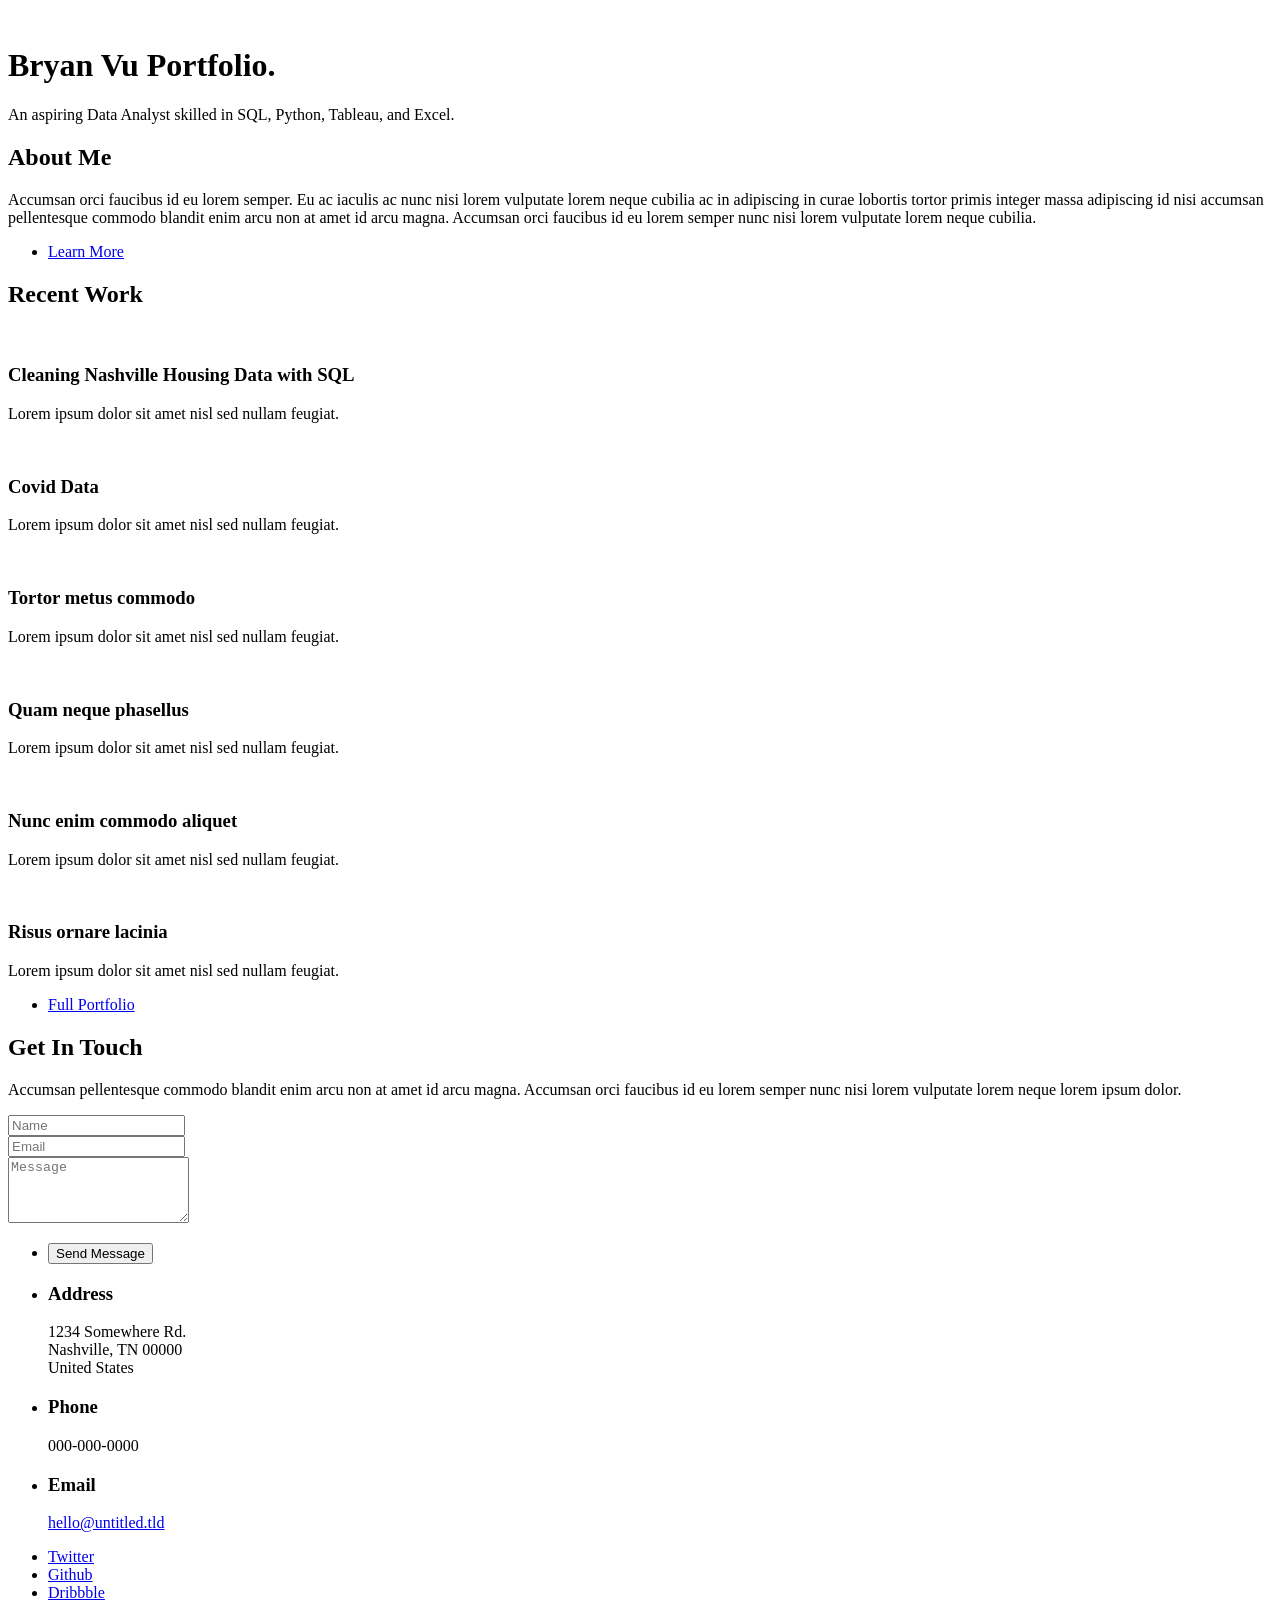
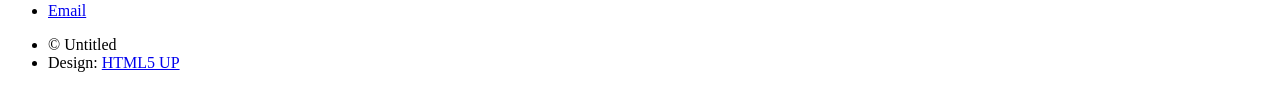
==== Portfolio Website/index.html @ 06a85817 "updated bike sales excel and dashboard image and upload portfolio website template" ====
<!DOCTYPE HTML>
<!--
	Strata by HTML5 UP
	html5up.net | @ajlkn
	Free for personal and commercial use under the CCA 3.0 license (html5up.net/license)
-->
<html>
	<head>
		<title>Bryan Vu Portfolio</title>
		<meta charset="utf-8" />
		<meta name="viewport" content="width=device-width, initial-scale=1, user-scalable=no" />
		<link rel="stylesheet" href="assets/css/main.css" />
	</head>
	<body class="is-preload">

		<!-- Header -->
			<header id="header">
				<div class="inner">
					<a href="#" class="image avatar"><img src="images/avatar.jpg" alt="" /></a>
					<h1><strong>Bryan Vu Portfolio.</strong></h1>
					An aspiring Data Analyst skilled in SQL, Python, Tableau, and Excel.
				</div>
			</header>

		<!-- Main -->
			<div id="main">

				<!-- One -->
					<section id="one">
						<header class="major">
							<h2>About Me</h2>
						</header>
						<p>Accumsan orci faucibus id eu lorem semper. Eu ac iaculis ac nunc nisi lorem vulputate lorem neque cubilia ac in adipiscing in curae lobortis tortor primis integer massa adipiscing id nisi accumsan pellentesque commodo blandit enim arcu non at amet id arcu magna. Accumsan orci faucibus id eu lorem semper nunc nisi lorem vulputate lorem neque cubilia.</p>
						<ul class="actions">
							<li><a href="#" class="button">Learn More</a></li>
						</ul>
					</section>

				<!-- Two -->
					<section id="two">
						<h2>Recent Work</h2>
						<div class="row">
							<article class="col-6 col-12-xsmall work-item">
								<a href="images/fulls/01.jpg" class="image fit thumb"><img src="images/thumbs/01.jpg" alt="" /></a>
								<h3>Cleaning Nashville Housing Data with SQL</h3>
								<p>Lorem ipsum dolor sit amet nisl sed nullam feugiat.</p>
							</article>
							<article class="col-6 col-12-xsmall work-item">
								<a href="images/fulls/02.jpg" class="image fit thumb"><img src="images/thumbs/02.jpg" alt="" /></a>
								<h3>Covid Data </h3>
								<p>Lorem ipsum dolor sit amet nisl sed nullam feugiat.</p>
							</article>
							<article class="col-6 col-12-xsmall work-item">
								<a href="images/fulls/03.jpg" class="image fit thumb"><img src="images/thumbs/03.jpg" alt="" /></a>
								<h3>Tortor metus commodo</h3>
								<p>Lorem ipsum dolor sit amet nisl sed nullam feugiat.</p>
							</article>
							<article class="col-6 col-12-xsmall work-item">
								<a href="images/fulls/04.jpg" class="image fit thumb"><img src="images/thumbs/04.jpg" alt="" /></a>
								<h3>Quam neque phasellus</h3>
								<p>Lorem ipsum dolor sit amet nisl sed nullam feugiat.</p>
							</article>
							<article class="col-6 col-12-xsmall work-item">
								<a href="images/fulls/05.jpg" class="image fit thumb"><img src="images/thumbs/05.jpg" alt="" /></a>
								<h3>Nunc enim commodo aliquet</h3>
								<p>Lorem ipsum dolor sit amet nisl sed nullam feugiat.</p>
							</article>
							<article class="col-6 col-12-xsmall work-item">
								<a href="images/fulls/06.jpg" class="image fit thumb"><img src="images/thumbs/06.jpg" alt="" /></a>
								<h3>Risus ornare lacinia</h3>
								<p>Lorem ipsum dolor sit amet nisl sed nullam feugiat.</p>
							</article>
						</div>
						<ul class="actions">
							<li><a href="#" class="button">Full Portfolio</a></li>
						</ul>
					</section>

				<!-- Three -->
					<section id="three">
						<h2>Get In Touch</h2>
						<p>Accumsan pellentesque commodo blandit enim arcu non at amet id arcu magna. Accumsan orci faucibus id eu lorem semper nunc nisi lorem vulputate lorem neque lorem ipsum dolor.</p>
						<div class="row">
							<div class="col-8 col-12-small">
								<form method="post" action="#">
									<div class="row gtr-uniform gtr-50">
										<div class="col-6 col-12-xsmall"><input type="text" name="name" id="name" placeholder="Name" /></div>
										<div class="col-6 col-12-xsmall"><input type="email" name="email" id="email" placeholder="Email" /></div>
										<div class="col-12"><textarea name="message" id="message" placeholder="Message" rows="4"></textarea></div>
									</div>
								</form>
								<ul class="actions">
									<li><input type="submit" value="Send Message" /></li>
								</ul>
							</div>
							<div class="col-4 col-12-small">
								<ul class="labeled-icons">
									<li>
										<h3 class="icon solid fa-home"><span class="label">Address</span></h3>
										1234 Somewhere Rd.<br />
										Nashville, TN 00000<br />
										United States
									</li>
									<li>
										<h3 class="icon solid fa-mobile-alt"><span class="label">Phone</span></h3>
										000-000-0000
									</li>
									<li>
										<h3 class="icon solid fa-envelope"><span class="label">Email</span></h3>
										<a href="#">hello@untitled.tld</a>
									</li>
								</ul>
							</div>
						</div>
					</section>

				<!-- Four -->
				<!--
					<section id="four">
						<h2>Elements</h2>

						<section>
							<h4>Text</h4>
							<p>This is <b>bold</b> and this is <strong>strong</strong>. This is <i>italic</i> and this is <em>emphasized</em>.
							This is <sup>superscript</sup> text and this is <sub>subscript</sub> text.
							This is <u>underlined</u> and this is code: <code>for (;;) { ... }</code>. Finally, <a href="#">this is a link</a>.</p>
							<hr />
							<header>
								<h4>Heading with a Subtitle</h4>
								<p>Lorem ipsum dolor sit amet nullam id egestas urna aliquam</p>
							</header>
							<p>Nunc lacinia ante nunc ac lobortis. Interdum adipiscing gravida odio porttitor sem non mi integer non faucibus ornare mi ut ante amet placerat aliquet. Volutpat eu sed ante lacinia sapien lorem accumsan varius montes viverra nibh in adipiscing blandit tempus accumsan.</p>
							<header>
								<h5>Heading with a Subtitle</h5>
								<p>Lorem ipsum dolor sit amet nullam id egestas urna aliquam</p>
							</header>
							<p>Nunc lacinia ante nunc ac lobortis. Interdum adipiscing gravida odio porttitor sem non mi integer non faucibus ornare mi ut ante amet placerat aliquet. Volutpat eu sed ante lacinia sapien lorem accumsan varius montes viverra nibh in adipiscing blandit tempus accumsan.</p>
							<hr />
							<h2>Heading Level 2</h2>
							<h3>Heading Level 3</h3>
							<h4>Heading Level 4</h4>
							<h5>Heading Level 5</h5>
							<h6>Heading Level 6</h6>
							<hr />
							<h5>Blockquote</h5>
							<blockquote>Fringilla nisl. Donec accumsan interdum nisi, quis tincidunt felis sagittis eget tempus euismod. Vestibulum ante ipsum primis in faucibus vestibulum. Blandit adipiscing eu felis iaculis volutpat ac adipiscing accumsan faucibus. Vestibulum ante ipsum primis in faucibus lorem ipsum dolor sit amet nullam adipiscing eu felis.</blockquote>
							<h5>Preformatted</h5>
							<pre><code>i = 0;

while (!deck.isInOrder()) {
print 'Iteration ' + i;
deck.shuffle();
i++;
}

print 'It took ' + i + ' iterations to sort the deck.';</code></pre>
						</section>

						<section>
							<h4>Lists</h4>
							<div class="row">
								<div class="col-6 col-12-xsmall">
									<h5>Unordered</h5>
									<ul>
										<li>Dolor pulvinar etiam magna etiam.</li>
										<li>Sagittis adipiscing lorem eleifend.</li>
										<li>Felis enim feugiat dolore viverra.</li>
									</ul>
									<h5>Alternate</h5>
									<ul class="alt">
										<li>Dolor pulvinar etiam magna etiam.</li>
										<li>Sagittis adipiscing lorem eleifend.</li>
										<li>Felis enim feugiat dolore viverra.</li>
									</ul>
								</div>
								<div class="col-6 col-12-xsmall">
									<h5>Ordered</h5>
									<ol>
										<li>Dolor pulvinar etiam magna etiam.</li>
										<li>Etiam vel felis at lorem sed viverra.</li>
										<li>Felis enim feugiat dolore viverra.</li>
										<li>Dolor pulvinar etiam magna etiam.</li>
										<li>Etiam vel felis at lorem sed viverra.</li>
										<li>Felis enim feugiat dolore viverra.</li>
									</ol>
									<h5>Icons</h5>
									<ul class="icons">
										<li><a href="#" class="icon brands fa-twitter"><span class="label">Twitter</span></a></li>
										<li><a href="#" class="icon brands fa-facebook-f"><span class="label">Facebook</span></a></li>
										<li><a href="#" class="icon brands fa-instagram"><span class="label">Instagram</span></a></li>
										<li><a href="#" class="icon brands fa-github"><span class="label">Github</span></a></li>
										<li><a href="#" class="icon brands fa-dribbble"><span class="label">Dribbble</span></a></li>
										<li><a href="#" class="icon brands fa-tumblr"><span class="label">Tumblr</span></a></li>
									</ul>
								</div>
							</div>
							<h5>Actions</h5>
							<ul class="actions">
								<li><a href="#" class="button primary">Default</a></li>
								<li><a href="#" class="button">Default</a></li>
							</ul>
							<ul class="actions small">
								<li><a href="#" class="button primary small">Small</a></li>
								<li><a href="#" class="button small">Small</a></li>
							</ul>
							<div class="row">
								<div class="col-6 col-12-small">
									<ul class="actions stacked">
										<li><a href="#" class="button primary">Default</a></li>
										<li><a href="#" class="button">Default</a></li>
									</ul>
								</div>
								<div class="col-6 col-12-small">
									<ul class="actions stacked">
										<li><a href="#" class="button primary small">Small</a></li>
										<li><a href="#" class="button small">Small</a></li>
									</ul>
								</div>
								<div class="col-6 col-12-small">
									<ul class="actions stacked">
										<li><a href="#" class="button primary fit">Default</a></li>
										<li><a href="#" class="button fit">Default</a></li>
									</ul>
								</div>
								<div class="col-6 col-12-small">
									<ul class="actions stacked">
										<li><a href="#" class="button primary small fit">Small</a></li>
										<li><a href="#" class="button small fit">Small</a></li>
									</ul>
								</div>
							</div>
						</section>

						<section>
							<h4>Table</h4>
							<h5>Default</h5>
							<div class="table-wrapper">
								<table>
									<thead>
										<tr>
											<th>Name</th>
											<th>Description</th>
											<th>Price</th>
										</tr>
									</thead>
									<tbody>
										<tr>
											<td>Item One</td>
											<td>Ante turpis integer aliquet porttitor.</td>
											<td>29.99</td>
										</tr>
										<tr>
											<td>Item Two</td>
											<td>Vis ac commodo adipiscing arcu aliquet.</td>
											<td>19.99</td>
										</tr>
										<tr>
											<td>Item Three</td>
											<td> Morbi faucibus arcu accumsan lorem.</td>
											<td>29.99</td>
										</tr>
										<tr>
											<td>Item Four</td>
											<td>Vitae integer tempus condimentum.</td>
											<td>19.99</td>
										</tr>
										<tr>
											<td>Item Five</td>
											<td>Ante turpis integer aliquet porttitor.</td>
											<td>29.99</td>
										</tr>
									</tbody>
									<tfoot>
										<tr>
											<td colspan="2"></td>
											<td>100.00</td>
										</tr>
									</tfoot>
								</table>
							</div>

							<h5>Alternate</h5>
							<div class="table-wrapper">
								<table class="alt">
									<thead>
										<tr>
											<th>Name</th>
											<th>Description</th>
											<th>Price</th>
										</tr>
									</thead>
									<tbody>
										<tr>
											<td>Item One</td>
											<td>Ante turpis integer aliquet porttitor.</td>
											<td>29.99</td>
										</tr>
										<tr>
											<td>Item Two</td>
											<td>Vis ac commodo adipiscing arcu aliquet.</td>
											<td>19.99</td>
										</tr>
										<tr>
											<td>Item Three</td>
											<td> Morbi faucibus arcu accumsan lorem.</td>
											<td>29.99</td>
										</tr>
										<tr>
											<td>Item Four</td>
											<td>Vitae integer tempus condimentum.</td>
											<td>19.99</td>
										</tr>
										<tr>
											<td>Item Five</td>
											<td>Ante turpis integer aliquet porttitor.</td>
											<td>29.99</td>
										</tr>
									</tbody>
									<tfoot>
										<tr>
											<td colspan="2"></td>
											<td>100.00</td>
										</tr>
									</tfoot>
								</table>
							</div>
						</section>

						<section>
							<h4>Buttons</h4>
							<ul class="actions">
								<li><a href="#" class="button primary">Primary</a></li>
								<li><a href="#" class="button">Default</a></li>
							</ul>
							<ul class="actions">
								<li><a href="#" class="button large">Large</a></li>
								<li><a href="#" class="button">Default</a></li>
								<li><a href="#" class="button small">Small</a></li>
							</ul>
							<ul class="actions fit">
								<li><a href="#" class="button primary fit">Fit</a></li>
								<li><a href="#" class="button fit">Fit</a></li>
							</ul>
							<ul class="actions fit small">
								<li><a href="#" class="button primary fit small">Fit + Small</a></li>
								<li><a href="#" class="button fit small">Fit + Small</a></li>
							</ul>
							<ul class="actions">
								<li><a href="#" class="button primary icon solid fa-download">Icon</a></li>
								<li><a href="#" class="button icon solid fa-download">Icon</a></li>
							</ul>
							<ul class="actions">
								<li><span class="button primary disabled">Primary</span></li>
								<li><span class="button disabled">Default</span></li>
							</ul>
						</section>

						<section>
							<h4>Form</h4>
							<form method="post" action="#">
								<div class="row gtr-uniform gtr-50">
									<div class="col-6 col-12-xsmall">
										<input type="text" name="demo-name" id="demo-name" value="" placeholder="Name" />
									</div>
									<div class="col-6 col-12-xsmall">
										<input type="email" name="demo-email" id="demo-email" value="" placeholder="Email" />
									</div>
									<div class="col-12">
										<select name="demo-category" id="demo-category">
											<option value="">- Category -</option>
											<option value="1">Manufacturing</option>
											<option value="1">Shipping</option>
											<option value="1">Administration</option>
											<option value="1">Human Resources</option>
										</select>
									</div>
									<div class="col-4 col-12-small">
										<input type="radio" id="demo-priority-low" name="demo-priority" checked>
										<label for="demo-priority-low">Low Priority</label>
									</div>
									<div class="col-4 col-12-small">
										<input type="radio" id="demo-priority-normal" name="demo-priority">
										<label for="demo-priority-normal">Normal Priority</label>
									</div>
									<div class="col-4 col-12-small">
										<input type="radio" id="demo-priority-high" name="demo-priority">
										<label for="demo-priority-high">High Priority</label>
									</div>
									<div class="col-6 col-12-small">
										<input type="checkbox" id="demo-copy" name="demo-copy">
										<label for="demo-copy">Email me a copy of this message</label>
									</div>
									<div class="col-6 col-12-small">
										<input type="checkbox" id="demo-human" name="demo-human" checked>
										<label for="demo-human">I am a human and not a robot</label>
									</div>
									<div class="col-12">
										<textarea name="demo-message" id="demo-message" placeholder="Enter your message" rows="6"></textarea>
									</div>
									<div class="col-12">
										<ul class="actions">
											<li><input type="submit" value="Send Message" class="primary" /></li>
											<li><input type="reset" value="Reset" /></li>
										</ul>
									</div>
								</div>
							</form>
						</section>

						<section>
							<h4>Image</h4>
							<h5>Fit</h5>
							<div class="box alt">
								<div class="row gtr-50 gtr-uniform">
									<div class="col-12"><span class="image fit"><img src="images/fulls/05.jpg" alt="" /></span></div>
									<div class="col-4"><span class="image fit"><img src="images/thumbs/01.jpg" alt="" /></span></div>
									<div class="col-4"><span class="image fit"><img src="images/thumbs/02.jpg" alt="" /></span></div>
									<div class="col-4"><span class="image fit"><img src="images/thumbs/03.jpg" alt="" /></span></div>
									<div class="col-4"><span class="image fit"><img src="images/thumbs/04.jpg" alt="" /></span></div>
									<div class="col-4"><span class="image fit"><img src="images/thumbs/05.jpg" alt="" /></span></div>
									<div class="col-4"><span class="image fit"><img src="images/thumbs/06.jpg" alt="" /></span></div>
									<div class="col-4"><span class="image fit"><img src="images/thumbs/03.jpg" alt="" /></span></div>
									<div class="col-4"><span class="image fit"><img src="images/thumbs/02.jpg" alt="" /></span></div>
									<div class="col-4"><span class="image fit"><img src="images/thumbs/01.jpg" alt="" /></span></div>
								</div>
							</div>
							<h5>Left &amp; Right</h5>
							<p><span class="image left"><img src="images/avatar.jpg" alt="" /></span>Fringilla nisl. Donec accumsan interdum nisi, quis tincidunt felis sagittis eget. tempus euismod. Vestibulum ante ipsum primis in faucibus vestibulum. Blandit adipiscing eu felis iaculis volutpat ac adipiscing accumsan eu faucibus. Integer ac pellentesque praesent tincidunt felis sagittis eget. tempus euismod. Vestibulum ante ipsum primis in faucibus vestibulum. Blandit adipiscing eu felis iaculis volutpat ac adipiscing accumsan eu faucibus. Integer ac pellentesque praesent. Donec accumsan interdum nisi, quis tincidunt felis sagittis eget. tempus euismod. Vestibulum ante ipsum primis in faucibus vestibulum. Blandit adipiscing eu felis iaculis volutpat ac adipiscing accumsan eu faucibus. Integer ac pellentesque praesent tincidunt felis sagittis eget. tempus euismod. Vestibulum ante ipsum primis in faucibus vestibulum. Blandit adipiscing eu felis iaculis volutpat ac adipiscing accumsan eu faucibus. Integer ac pellentesque praesent.</p>
							<p><span class="image right"><img src="images/avatar.jpg" alt="" /></span>Fringilla nisl. Donec accumsan interdum nisi, quis tincidunt felis sagittis eget. tempus euismod. Vestibulum ante ipsum primis in faucibus vestibulum. Blandit adipiscing eu felis iaculis volutpat ac adipiscing accumsan eu faucibus. Integer ac pellentesque praesent tincidunt felis sagittis eget. tempus euismod. Vestibulum ante ipsum primis in faucibus vestibulum. Blandit adipiscing eu felis iaculis volutpat ac adipiscing accumsan eu faucibus. Integer ac pellentesque praesent. Donec accumsan interdum nisi, quis tincidunt felis sagittis eget. tempus euismod. Vestibulum ante ipsum primis in faucibus vestibulum. Blandit adipiscing eu felis iaculis volutpat ac adipiscing accumsan eu faucibus. Integer ac pellentesque praesent tincidunt felis sagittis eget. tempus euismod. Vestibulum ante ipsum primis in faucibus vestibulum. Blandit adipiscing eu felis iaculis volutpat ac adipiscing accumsan eu faucibus. Integer ac pellentesque praesent.</p>
						</section>

					</section>
				-->

			</div>

		<!-- Footer -->
			<footer id="footer">
				<div class="inner">
					<ul class="icons">
						<li><a href="#" class="icon brands fa-twitter"><span class="label">Twitter</span></a></li>
						<li><a href="#" class="icon brands fa-github"><span class="label">Github</span></a></li>
						<li><a href="#" class="icon brands fa-dribbble"><span class="label">Dribbble</span></a></li>
						<li><a href="#" class="icon solid fa-envelope"><span class="label">Email</span></a></li>
					</ul>
					<ul class="copyright">
						<li>&copy; Untitled</li><li>Design: <a href="http://html5up.net">HTML5 UP</a></li>
					</ul>
				</div>
			</footer>

		<!-- Scripts -->
			<script src="assets/js/jquery.min.js"></script>
			<script src="assets/js/jquery.poptrox.min.js"></script>
			<script src="assets/js/browser.min.js"></script>
			<script src="assets/js/breakpoints.min.js"></script>
			<script src="assets/js/util.js"></script>
			<script src="assets/js/main.js"></script>

	</body>
</html>
---- Portfolio Website/assets/css/main.css ----
@import url("fontawesome-all.min.css");
@import url("https://fonts.googleapis.com/css?family=Source+Sans+Pro:400,400italic");

/*
	Strata by HTML5 UP
	html5up.net | @ajlkn
	Free for personal and commercial use under the CCA 3.0 license (html5up.net/license)
*/

html, body, div, span, applet, object,
iframe, h1, h2, h3, h4, h5, h6, p, blockquote,
pre, a, abbr, acronym, address, big, cite,
code, del, dfn, em, img, ins, kbd, q, s, samp,
small, strike, strong, sub, sup, tt, var, b,
u, i, center, dl, dt, dd, ol, ul, li, fieldset,
form, label, legend, table, caption, tbody,
tfoot, thead, tr, th, td, article, aside,
canvas, details, embed, figure, figcaption,
footer, header, hgroup, menu, nav, output, ruby,
section, summary, time, mark, audio, video {
	margin: 0;
	padding: 0;
	border: 0;
	font-size: 100%;
	font: inherit;
	vertical-align: baseline;}

article, aside, details, figcaption, figure,
footer, header, hgroup, menu, nav, section {
	display: block;}

body {
	line-height: 1;
}

ol, ul {
	list-style: none;
}

blockquote, q {
	quotes: none;
}

	blockquote:before, blockquote:after, q:before, q:after {
		content: '';
		content: none;
	}

table {
	border-collapse: collapse;
	border-spacing: 0;
}

body {
	-webkit-text-size-adjust: none;
}

mark {
	background-color: transparent;
	color: inherit;
}

input::-moz-focus-inner {
	border: 0;
	padding: 0;
}

input, select, textarea {
	-moz-appearance: none;
	-webkit-appearance: none;
	-ms-appearance: none;
	appearance: none;
}

/* Basic */

	html {
		box-sizing: border-box;
	}

	*, *:before, *:after {
		box-sizing: inherit;
	}

	body {
		background: #fff;
	}

		body.is-preload *, body.is-preload *:before, body.is-preload *:after {
			-moz-animation: none !important;
			-webkit-animation: none !important;
			-ms-animation: none !important;
			animation: none !important;
			-moz-transition: none !important;
			-webkit-transition: none !important;
			-ms-transition: none !important;
			transition: none !important;
		}

	body, input, select, textarea {
		color: #a2a2a2;
		font-family: "Source Sans Pro", Helvetica, sans-serif;
		font-size: 16pt;
		font-weight: 400;
		line-height: 1.75em;
	}

	a {
		-moz-transition: color 0.2s ease-in-out, border-color 0.2s ease-in-out;
		-webkit-transition: color 0.2s ease-in-out, border-color 0.2s ease-in-out;
		-ms-transition: color 0.2s ease-in-out, border-color 0.2s ease-in-out;
		transition: color 0.2s ease-in-out, border-color 0.2s ease-in-out;
		border-bottom: dotted 1px;
		color: #49bf9d;
		text-decoration: none;
	}

		a:hover {
			border-bottom-color: transparent;
			color: #49bf9d !important;
			text-decoration: none;
		}

	strong, b {
		color: #787878;
		font-weight: 400;
	}

	em, i {
		font-style: italic;
	}

	p {
		margin: 0 0 2em 0;
	}

	h1, h2, h3, h4, h5, h6 {
		color: #787878;
		font-weight: 400;
		line-height: 1em;
		margin: 0 0 1em 0;
	}

		h1 a, h2 a, h3 a, h4 a, h5 a, h6 a {
			color: inherit;
			text-decoration: none;
		}

	h1 {
		font-size: 2em;
		line-height: 1.5em;
	}

	h2 {
		font-size: 1.5em;
		line-height: 1.5em;
	}

	h3 {
		font-size: 1.25em;
		line-height: 1.5em;
	}

	h4 {
		font-size: 1.1em;
		line-height: 1.5em;
	}

	h5 {
		font-size: 0.9em;
		line-height: 1.5em;
	}

	h6 {
		font-size: 0.7em;
		line-height: 1.5em;
	}

	sub {
		font-size: 0.8em;
		position: relative;
		top: 0.5em;
	}

	sup {
		font-size: 0.8em;
		position: relative;
		top: -0.5em;
	}

	hr {
		border: 0;
		border-bottom: solid 2px #efefef;
		margin: 2em 0;
	}

		hr.major {
			margin: 3em 0;
		}

	blockquote {
		border-left: solid 6px #efefef;
		font-style: italic;
		margin: 0 0 2em 0;
		padding: 0.5em 0 0.5em 1.5em;
	}

	code {
		background: #f7f7f7;
		border-radius: 0.35em;
		border: solid 2px #efefef;
		font-family: "Courier New", monospace;
		font-size: 0.9em;
		margin: 0 0.25em;
		padding: 0.25em 0.65em;
	}

	pre {
		-webkit-overflow-scrolling: touch;
		font-family: "Courier New", monospace;
		font-size: 0.9em;
		margin: 0 0 2em 0;
	}

		pre code {
			display: block;
			line-height: 1.75em;
			padding: 1em 1.5em;
			overflow-x: auto;
		}

	.align-left {
		text-align: left;
	}

	.align-center {
		text-align: center;
	}

	.align-right {
		text-align: right;
	}

/* Container */

	.container {
		margin: 0 auto;
		max-width: calc(100% - 4em);
		width: 100%;
	}

		.container.xsmall {
			width: 25%;
		}

		.container.small {
			width: 50%;
		}

		.container.medium {
			width: 75%;
		}

		.container.large {
			width: 125%;
		}

		.container.xlarge {
			width: 150%;
		}

		.container.max {
			width: 100%;
		}

		@media screen and (max-width: 980px) {

			.container {
				width: 100% !important;
				max-width: 100% !important;
			}

		}

		@media screen and (max-width: 480px) {

			.container {
				max-width: calc(100% - 3em);
			}

		}

/* Row */

	.row {
		display: flex;
		flex-wrap: wrap;
		box-sizing: border-box;
		align-items: stretch;
	}

		.row > * {
			box-sizing: border-box;
		}

		.row.gtr-uniform > * > :last-child {
			margin-bottom: 0;
		}

		.row.aln-left {
			justify-content: flex-start;
		}

		.row.aln-center {
			justify-content: center;
		}

		.row.aln-right {
			justify-content: flex-end;
		}

		.row.aln-top {
			align-items: flex-start;
		}

		.row.aln-middle {
			align-items: center;
		}

		.row.aln-bottom {
			align-items: flex-end;
		}

		.row > .imp {
			order: -1;
		}

		.row > .col-1 {
			width: 8.33333%;
		}

		.row > .off-1 {
			margin-left: 8.33333%;
		}

		.row > .col-2 {
			width: 16.66667%;
		}

		.row > .off-2 {
			margin-left: 16.66667%;
		}

		.row > .col-3 {
			width: 25%;
		}

		.row > .off-3 {
			margin-left: 25%;
		}

		.row > .col-4 {
			width: 33.33333%;
		}

		.row > .off-4 {
			margin-left: 33.33333%;
		}

		.row > .col-5 {
			width: 41.66667%;
		}

		.row > .off-5 {
			margin-left: 41.66667%;
		}

		.row > .col-6 {
			width: 50%;
		}

		.row > .off-6 {
			margin-left: 50%;
		}

		.row > .col-7 {
			width: 58.33333%;
		}

		.row > .off-7 {
			margin-left: 58.33333%;
		}

		.row > .col-8 {
			width: 66.66667%;
		}

		.row > .off-8 {
			margin-left: 66.66667%;
		}

		.row > .col-9 {
			width: 75%;
		}

		.row > .off-9 {
			margin-left: 75%;
		}

		.row > .col-10 {
			width: 83.33333%;
		}

		.row > .off-10 {
			margin-left: 83.33333%;
		}

		.row > .col-11 {
			width: 91.66667%;
		}

		.row > .off-11 {
			margin-left: 91.66667%;
		}

		.row > .col-12 {
			width: 100%;
		}

		.row > .off-12 {
			margin-left: 100%;
		}

		.row.gtr-0 {
			margin-top: 0;
			margin-left: 0em;
		}

			.row.gtr-0 > * {
				padding: 0 0 0 0em;
			}

			.row.gtr-0.gtr-uniform {
				margin-top: 0em;
			}

				.row.gtr-0.gtr-uniform > * {
					padding-top: 0em;
				}

		.row.gtr-25 {
			margin-top: 0;
			margin-left: -0.625em;
		}

			.row.gtr-25 > * {
				padding: 0 0 0 0.625em;
			}

			.row.gtr-25.gtr-uniform {
				margin-top: -0.625em;
			}

				.row.gtr-25.gtr-uniform > * {
					padding-top: 0.625em;
				}

		.row.gtr-50 {
			margin-top: 0;
			margin-left: -1.25em;
		}

			.row.gtr-50 > * {
				padding: 0 0 0 1.25em;
			}

			.row.gtr-50.gtr-uniform {
				margin-top: -1.25em;
			}

				.row.gtr-50.gtr-uniform > * {
					padding-top: 1.25em;
				}

		.row {
			margin-top: 0;
			margin-left: -2.5em;
		}

			.row > * {
				padding: 0 0 0 2.5em;
			}

			.row.gtr-uniform {
				margin-top: -2.5em;
			}

				.row.gtr-uniform > * {
					padding-top: 2.5em;
				}

		.row.gtr-150 {
			margin-top: 0;
			margin-left: -3.75em;
		}

			.row.gtr-150 > * {
				padding: 0 0 0 3.75em;
			}

			.row.gtr-150.gtr-uniform {
				margin-top: -3.75em;
			}

				.row.gtr-150.gtr-uniform > * {
					padding-top: 3.75em;
				}

		.row.gtr-200 {
			margin-top: 0;
			margin-left: -5em;
		}

			.row.gtr-200 > * {
				padding: 0 0 0 5em;
			}

			.row.gtr-200.gtr-uniform {
				margin-top: -5em;
			}

				.row.gtr-200.gtr-uniform > * {
					padding-top: 5em;
				}

		@media screen and (max-width: 1800px) {

			.row {
				display: flex;
				flex-wrap: wrap;
				box-sizing: border-box;
				align-items: stretch;
			}

				.row > * {
					box-sizing: border-box;
				}

				.row.gtr-uniform > * > :last-child {
					margin-bottom: 0;
				}

				.row.aln-left {
					justify-content: flex-start;
				}

				.row.aln-center {
					justify-content: center;
				}

				.row.aln-right {
					justify-content: flex-end;
				}

				.row.aln-top {
					align-items: flex-start;
				}

				.row.aln-middle {
					align-items: center;
				}

				.row.aln-bottom {
					align-items: flex-end;
				}

				.row > .imp-xlarge {
					order: -1;
				}

				.row > .col-1-xlarge {
					width: 8.33333%;
				}

				.row > .off-1-xlarge {
					margin-left: 8.33333%;
				}

				.row > .col-2-xlarge {
					width: 16.66667%;
				}

				.row > .off-2-xlarge {
					margin-left: 16.66667%;
				}

				.row > .col-3-xlarge {
					width: 25%;
				}

				.row > .off-3-xlarge {
					margin-left: 25%;
				}

				.row > .col-4-xlarge {
					width: 33.33333%;
				}

				.row > .off-4-xlarge {
					margin-left: 33.33333%;
				}

				.row > .col-5-xlarge {
					width: 41.66667%;
				}

				.row > .off-5-xlarge {
					margin-left: 41.66667%;
				}

				.row > .col-6-xlarge {
					width: 50%;
				}

				.row > .off-6-xlarge {
					margin-left: 50%;
				}

				.row > .col-7-xlarge {
					width: 58.33333%;
				}

				.row > .off-7-xlarge {
					margin-left: 58.33333%;
				}

				.row > .col-8-xlarge {
					width: 66.66667%;
				}

				.row > .off-8-xlarge {
					margin-left: 66.66667%;
				}

				.row > .col-9-xlarge {
					width: 75%;
				}

				.row > .off-9-xlarge {
					margin-left: 75%;
				}

				.row > .col-10-xlarge {
					width: 83.33333%;
				}

				.row > .off-10-xlarge {
					margin-left: 83.33333%;
				}

				.row > .col-11-xlarge {
					width: 91.66667%;
				}

				.row > .off-11-xlarge {
					margin-left: 91.66667%;
				}

				.row > .col-12-xlarge {
					width: 100%;
				}

				.row > .off-12-xlarge {
					margin-left: 100%;
				}

				.row.gtr-0 {
					margin-top: 0;
					margin-left: 0em;
				}

					.row.gtr-0 > * {
						padding: 0 0 0 0em;
					}

					.row.gtr-0.gtr-uniform {
						margin-top: 0em;
					}

						.row.gtr-0.gtr-uniform > * {
							padding-top: 0em;
						}

				.row.gtr-25 {
					margin-top: 0;
					margin-left: -0.625em;
				}

					.row.gtr-25 > * {
						padding: 0 0 0 0.625em;
					}

					.row.gtr-25.gtr-uniform {
						margin-top: -0.625em;
					}

						.row.gtr-25.gtr-uniform > * {
							padding-top: 0.625em;
						}

				.row.gtr-50 {
					margin-top: 0;
					margin-left: -1.25em;
				}

					.row.gtr-50 > * {
						padding: 0 0 0 1.25em;
					}

					.row.gtr-50.gtr-uniform {
						margin-top: -1.25em;
					}

						.row.gtr-50.gtr-uniform > * {
							padding-top: 1.25em;
						}

				.row {
					margin-top: 0;
					margin-left: -2.5em;
				}

					.row > * {
						padding: 0 0 0 2.5em;
					}

					.row.gtr-uniform {
						margin-top: -2.5em;
					}

						.row.gtr-uniform > * {
							padding-top: 2.5em;
						}

				.row.gtr-150 {
					margin-top: 0;
					margin-left: -3.75em;
				}

					.row.gtr-150 > * {
						padding: 0 0 0 3.75em;
					}

					.row.gtr-150.gtr-uniform {
						margin-top: -3.75em;
					}

						.row.gtr-150.gtr-uniform > * {
							padding-top: 3.75em;
						}

				.row.gtr-200 {
					margin-top: 0;
					margin-left: -5em;
				}

					.row.gtr-200 > * {
						padding: 0 0 0 5em;
					}

					.row.gtr-200.gtr-uniform {
						margin-top: -5em;
					}

						.row.gtr-200.gtr-uniform > * {
							padding-top: 5em;
						}

		}

		@media screen and (max-width: 1280px) {

			.row {
				display: flex;
				flex-wrap: wrap;
				box-sizing: border-box;
				align-items: stretch;
			}

				.row > * {
					box-sizing: border-box;
				}

				.row.gtr-uniform > * > :last-child {
					margin-bottom: 0;
				}

				.row.aln-left {
					justify-content: flex-start;
				}

				.row.aln-center {
					justify-content: center;
				}

				.row.aln-right {
					justify-content: flex-end;
				}

				.row.aln-top {
					align-items: flex-start;
				}

				.row.aln-middle {
					align-items: center;
				}

				.row.aln-bottom {
					align-items: flex-end;
				}

				.row > .imp-large {
					order: -1;
				}

				.row > .col-1-large {
					width: 8.33333%;
				}

				.row > .off-1-large {
					margin-left: 8.33333%;
				}

				.row > .col-2-large {
					width: 16.66667%;
				}

				.row > .off-2-large {
					margin-left: 16.66667%;
				}

				.row > .col-3-large {
					width: 25%;
				}

				.row > .off-3-large {
					margin-left: 25%;
				}

				.row > .col-4-large {
					width: 33.33333%;
				}

				.row > .off-4-large {
					margin-left: 33.33333%;
				}

				.row > .col-5-large {
					width: 41.66667%;
				}

				.row > .off-5-large {
					margin-left: 41.66667%;
				}

				.row > .col-6-large {
					width: 50%;
				}

				.row > .off-6-large {
					margin-left: 50%;
				}

				.row > .col-7-large {
					width: 58.33333%;
				}

				.row > .off-7-large {
					margin-left: 58.33333%;
				}

				.row > .col-8-large {
					width: 66.66667%;
				}

				.row > .off-8-large {
					margin-left: 66.66667%;
				}

				.row > .col-9-large {
					width: 75%;
				}

				.row > .off-9-large {
					margin-left: 75%;
				}

				.row > .col-10-large {
					width: 83.33333%;
				}

				.row > .off-10-large {
					margin-left: 83.33333%;
				}

				.row > .col-11-large {
					width: 91.66667%;
				}

				.row > .off-11-large {
					margin-left: 91.66667%;
				}

				.row > .col-12-large {
					width: 100%;
				}

				.row > .off-12-large {
					margin-left: 100%;
				}

				.row.gtr-0 {
					margin-top: 0;
					margin-left: 0em;
				}

					.row.gtr-0 > * {
						padding: 0 0 0 0em;
					}

					.row.gtr-0.gtr-uniform {
						margin-top: 0em;
					}

						.row.gtr-0.gtr-uniform > * {
							padding-top: 0em;
						}

				.row.gtr-25 {
					margin-top: 0;
					margin-left: -0.5em;
				}

					.row.gtr-25 > * {
						padding: 0 0 0 0.5em;
					}

					.row.gtr-25.gtr-uniform {
						margin-top: -0.5em;
					}

						.row.gtr-25.gtr-uniform > * {
							padding-top: 0.5em;
						}

				.row.gtr-50 {
					margin-top: 0;
					margin-left: -1em;
				}

					.row.gtr-50 > * {
						padding: 0 0 0 1em;
					}

					.row.gtr-50.gtr-uniform {
						margin-top: -1em;
					}

						.row.gtr-50.gtr-uniform > * {
							padding-top: 1em;
						}

				.row {
					margin-top: 0;
					margin-left: -2em;
				}

					.row > * {
						padding: 0 0 0 2em;
					}

					.row.gtr-uniform {
						margin-top: -2em;
					}

						.row.gtr-uniform > * {
							padding-top: 2em;
						}

				.row.gtr-150 {
					margin-top: 0;
					margin-left: -3em;
				}

					.row.gtr-150 > * {
						padding: 0 0 0 3em;
					}

					.row.gtr-150.gtr-uniform {
						margin-top: -3em;
					}

						.row.gtr-150.gtr-uniform > * {
							padding-top: 3em;
						}

				.row.gtr-200 {
					margin-top: 0;
					margin-left: -4em;
				}

					.row.gtr-200 > * {
						padding: 0 0 0 4em;
					}

					.row.gtr-200.gtr-uniform {
						margin-top: -4em;
					}

						.row.gtr-200.gtr-uniform > * {
							padding-top: 4em;
						}

		}

		@media screen and (max-width: 980px) {

			.row {
				display: flex;
				flex-wrap: wrap;
				box-sizing: border-box;
				align-items: stretch;
			}

				.row > * {
					box-sizing: border-box;
				}

				.row.gtr-uniform > * > :last-child {
					margin-bottom: 0;
				}

				.row.aln-left {
					justify-content: flex-start;
				}

				.row.aln-center {
					justify-content: center;
				}

				.row.aln-right {
					justify-content: flex-end;
				}

				.row.aln-top {
					align-items: flex-start;
				}

				.row.aln-middle {
					align-items: center;
				}

				.row.aln-bottom {
					align-items: flex-end;
				}

				.row > .imp-medium {
					order: -1;
				}

				.row > .col-1-medium {
					width: 8.33333%;
				}

				.row > .off-1-medium {
					margin-left: 8.33333%;
				}

				.row > .col-2-medium {
					width: 16.66667%;
				}

				.row > .off-2-medium {
					margin-left: 16.66667%;
				}

				.row > .col-3-medium {
					width: 25%;
				}

				.row > .off-3-medium {
					margin-left: 25%;
				}

				.row > .col-4-medium {
					width: 33.33333%;
				}

				.row > .off-4-medium {
					margin-left: 33.33333%;
				}

				.row > .col-5-medium {
					width: 41.66667%;
				}

				.row > .off-5-medium {
					margin-left: 41.66667%;
				}

				.row > .col-6-medium {
					width: 50%;
				}

				.row > .off-6-medium {
					margin-left: 50%;
				}

				.row > .col-7-medium {
					width: 58.33333%;
				}

				.row > .off-7-medium {
					margin-left: 58.33333%;
				}

				.row > .col-8-medium {
					width: 66.66667%;
				}

				.row > .off-8-medium {
					margin-left: 66.66667%;
				}

				.row > .col-9-medium {
					width: 75%;
				}

				.row > .off-9-medium {
					margin-left: 75%;
				}

				.row > .col-10-medium {
					width: 83.33333%;
				}

				.row > .off-10-medium {
					margin-left: 83.33333%;
				}

				.row > .col-11-medium {
					width: 91.66667%;
				}

				.row > .off-11-medium {
					margin-left: 91.66667%;
				}

				.row > .col-12-medium {
					width: 100%;
				}

				.row > .off-12-medium {
					margin-left: 100%;
				}

				.row.gtr-0 {
					margin-top: 0;
					margin-left: 0em;
				}

					.row.gtr-0 > * {
						padding: 0 0 0 0em;
					}

					.row.gtr-0.gtr-uniform {
						margin-top: 0em;
					}

						.row.gtr-0.gtr-uniform > * {
							padding-top: 0em;
						}

				.row.gtr-25 {
					margin-top: 0;
					margin-left: -0.5em;
				}

					.row.gtr-25 > * {
						padding: 0 0 0 0.5em;
					}

					.row.gtr-25.gtr-uniform {
						margin-top: -0.5em;
					}

						.row.gtr-25.gtr-uniform > * {
							padding-top: 0.5em;
						}

				.row.gtr-50 {
					margin-top: 0;
					margin-left: -1em;
				}

					.row.gtr-50 > * {
						padding: 0 0 0 1em;
					}

					.row.gtr-50.gtr-uniform {
						margin-top: -1em;
					}

						.row.gtr-50.gtr-uniform > * {
							padding-top: 1em;
						}

				.row {
					margin-top: 0;
					margin-left: -2em;
				}

					.row > * {
						padding: 0 0 0 2em;
					}

					.row.gtr-uniform {
						margin-top: -2em;
					}

						.row.gtr-uniform > * {
							padding-top: 2em;
						}

				.row.gtr-150 {
					margin-top: 0;
					margin-left: -3em;
				}

					.row.gtr-150 > * {
						padding: 0 0 0 3em;
					}

					.row.gtr-150.gtr-uniform {
						margin-top: -3em;
					}

						.row.gtr-150.gtr-uniform > * {
							padding-top: 3em;
						}

				.row.gtr-200 {
					margin-top: 0;
					margin-left: -4em;
				}

					.row.gtr-200 > * {
						padding: 0 0 0 4em;
					}

					.row.gtr-200.gtr-uniform {
						margin-top: -4em;
					}

						.row.gtr-200.gtr-uniform > * {
							padding-top: 4em;
						}

		}

		@media screen and (max-width: 736px) {

			.row {
				display: flex;
				flex-wrap: wrap;
				box-sizing: border-box;
				align-items: stretch;
			}

				.row > * {
					box-sizing: border-box;
				}

				.row.gtr-uniform > * > :last-child {
					margin-bottom: 0;
				}

				.row.aln-left {
					justify-content: flex-start;
				}

				.row.aln-center {
					justify-content: center;
				}

				.row.aln-right {
					justify-content: flex-end;
				}

				.row.aln-top {
					align-items: flex-start;
				}

				.row.aln-middle {
					align-items: center;
				}

				.row.aln-bottom {
					align-items: flex-end;
				}

				.row > .imp-small {
					order: -1;
				}

				.row > .col-1-small {
					width: 8.33333%;
				}

				.row > .off-1-small {
					margin-left: 8.33333%;
				}

				.row > .col-2-small {
					width: 16.66667%;
				}

				.row > .off-2-small {
					margin-left: 16.66667%;
				}

				.row > .col-3-small {
					width: 25%;
				}

				.row > .off-3-small {
					margin-left: 25%;
				}

				.row > .col-4-small {
					width: 33.33333%;
				}

				.row > .off-4-small {
					margin-left: 33.33333%;
				}

				.row > .col-5-small {
					width: 41.66667%;
				}

				.row > .off-5-small {
					margin-left: 41.66667%;
				}

				.row > .col-6-small {
					width: 50%;
				}

				.row > .off-6-small {
					margin-left: 50%;
				}

				.row > .col-7-small {
					width: 58.33333%;
				}

				.row > .off-7-small {
					margin-left: 58.33333%;
				}

				.row > .col-8-small {
					width: 66.66667%;
				}

				.row > .off-8-small {
					margin-left: 66.66667%;
				}

				.row > .col-9-small {
					width: 75%;
				}

				.row > .off-9-small {
					margin-left: 75%;
				}

				.row > .col-10-small {
					width: 83.33333%;
				}

				.row > .off-10-small {
					margin-left: 83.33333%;
				}

				.row > .col-11-small {
					width: 91.66667%;
				}

				.row > .off-11-small {
					margin-left: 91.66667%;
				}

				.row > .col-12-small {
					width: 100%;
				}

				.row > .off-12-small {
					margin-left: 100%;
				}

				.row.gtr-0 {
					margin-top: 0;
					margin-left: 0em;
				}

					.row.gtr-0 > * {
						padding: 0 0 0 0em;
					}

					.row.gtr-0.gtr-uniform {
						margin-top: 0em;
					}

						.row.gtr-0.gtr-uniform > * {
							padding-top: 0em;
						}

				.row.gtr-25 {
					margin-top: 0;
					margin-left: -0.375em;
				}

					.row.gtr-25 > * {
						padding: 0 0 0 0.375em;
					}

					.row.gtr-25.gtr-uniform {
						margin-top: -0.375em;
					}

						.row.gtr-25.gtr-uniform > * {
							padding-top: 0.375em;
						}

				.row.gtr-50 {
					margin-top: 0;
					margin-left: -0.75em;
				}

					.row.gtr-50 > * {
						padding: 0 0 0 0.75em;
					}

					.row.gtr-50.gtr-uniform {
						margin-top: -0.75em;
					}

						.row.gtr-50.gtr-uniform > * {
							padding-top: 0.75em;
						}

				.row {
					margin-top: 0;
					margin-left: -1.5em;
				}

					.row > * {
						padding: 0 0 0 1.5em;
					}

					.row.gtr-uniform {
						margin-top: -1.5em;
					}

						.row.gtr-uniform > * {
							padding-top: 1.5em;
						}

				.row.gtr-150 {
					margin-top: 0;
					margin-left: -2.25em;
				}

					.row.gtr-150 > * {
						padding: 0 0 0 2.25em;
					}

					.row.gtr-150.gtr-uniform {
						margin-top: -2.25em;
					}

						.row.gtr-150.gtr-uniform > * {
							padding-top: 2.25em;
						}

				.row.gtr-200 {
					margin-top: 0;
					margin-left: -3em;
				}

					.row.gtr-200 > * {
						padding: 0 0 0 3em;
					}

					.row.gtr-200.gtr-uniform {
						margin-top: -3em;
					}

						.row.gtr-200.gtr-uniform > * {
							padding-top: 3em;
						}

		}

		@media screen and (max-width: 480px) {

			.row {
				display: flex;
				flex-wrap: wrap;
				box-sizing: border-box;
				align-items: stretch;
			}

				.row > * {
					box-sizing: border-box;
				}

				.row.gtr-uniform > * > :last-child {
					margin-bottom: 0;
				}

				.row.aln-left {
					justify-content: flex-start;
				}

				.row.aln-center {
					justify-content: center;
				}

				.row.aln-right {
					justify-content: flex-end;
				}

				.row.aln-top {
					align-items: flex-start;
				}

				.row.aln-middle {
					align-items: center;
				}

				.row.aln-bottom {
					align-items: flex-end;
				}

				.row > .imp-xsmall {
					order: -1;
				}

				.row > .col-1-xsmall {
					width: 8.33333%;
				}

				.row > .off-1-xsmall {
					margin-left: 8.33333%;
				}

				.row > .col-2-xsmall {
					width: 16.66667%;
				}

				.row > .off-2-xsmall {
					margin-left: 16.66667%;
				}

				.row > .col-3-xsmall {
					width: 25%;
				}

				.row > .off-3-xsmall {
					margin-left: 25%;
				}

				.row > .col-4-xsmall {
					width: 33.33333%;
				}

				.row > .off-4-xsmall {
					margin-left: 33.33333%;
				}

				.row > .col-5-xsmall {
					width: 41.66667%;
				}

				.row > .off-5-xsmall {
					margin-left: 41.66667%;
				}

				.row > .col-6-xsmall {
					width: 50%;
				}

				.row > .off-6-xsmall {
					margin-left: 50%;
				}

				.row > .col-7-xsmall {
					width: 58.33333%;
				}

				.row > .off-7-xsmall {
					margin-left: 58.33333%;
				}

				.row > .col-8-xsmall {
					width: 66.66667%;
				}

				.row > .off-8-xsmall {
					margin-left: 66.66667%;
				}

				.row > .col-9-xsmall {
					width: 75%;
				}

				.row > .off-9-xsmall {
					margin-left: 75%;
				}

				.row > .col-10-xsmall {
					width: 83.33333%;
				}

				.row > .off-10-xsmall {
					margin-left: 83.33333%;
				}

				.row > .col-11-xsmall {
					width: 91.66667%;
				}

				.row > .off-11-xsmall {
					margin-left: 91.66667%;
				}

				.row > .col-12-xsmall {
					width: 100%;
				}

				.row > .off-12-xsmall {
					margin-left: 100%;
				}

				.row.gtr-0 {
					margin-top: 0;
					margin-left: 0em;
				}

					.row.gtr-0 > * {
						padding: 0 0 0 0em;
					}

					.row.gtr-0.gtr-uniform {
						margin-top: 0em;
					}

						.row.gtr-0.gtr-uniform > * {
							padding-top: 0em;
						}

				.row.gtr-25 {
					margin-top: 0;
					margin-left: -0.375em;
				}

					.row.gtr-25 > * {
						padding: 0 0 0 0.375em;
					}

					.row.gtr-25.gtr-uniform {
						margin-top: -0.375em;
					}

						.row.gtr-25.gtr-uniform > * {
							padding-top: 0.375em;
						}

				.row.gtr-50 {
					margin-top: 0;
					margin-left: -0.75em;
				}

					.row.gtr-50 > * {
						padding: 0 0 0 0.75em;
					}

					.row.gtr-50.gtr-uniform {
						margin-top: -0.75em;
					}

						.row.gtr-50.gtr-uniform > * {
							padding-top: 0.75em;
						}

				.row {
					margin-top: 0;
					margin-left: -1.5em;
				}

					.row > * {
						padding: 0 0 0 1.5em;
					}

					.row.gtr-uniform {
						margin-top: -1.5em;
					}

						.row.gtr-uniform > * {
							padding-top: 1.5em;
						}

				.row.gtr-150 {
					margin-top: 0;
					margin-left: -2.25em;
				}

					.row.gtr-150 > * {
						padding: 0 0 0 2.25em;
					}

					.row.gtr-150.gtr-uniform {
						margin-top: -2.25em;
					}

						.row.gtr-150.gtr-uniform > * {
							padding-top: 2.25em;
						}

				.row.gtr-200 {
					margin-top: 0;
					margin-left: -3em;
				}

					.row.gtr-200 > * {
						padding: 0 0 0 3em;
					}

					.row.gtr-200.gtr-uniform {
						margin-top: -3em;
					}

						.row.gtr-200.gtr-uniform > * {
							padding-top: 3em;
						}

		}

/* Section/Article */

	section.special, article.special {
		text-align: center;
	}

	header p {
		color: #b2b2b2;
		position: relative;
		margin: 0 0 1.5em 0;
	}

	header h2 + p {
		font-size: 1.25em;
		margin-top: -1em;
		line-height: 1.5em;
	}

	header h3 + p {
		font-size: 1.1em;
		margin-top: -0.8em;
		line-height: 1.5em;
	}

	header h4 + p,
	header h5 + p,
	header h6 + p {
		font-size: 0.9em;
		margin-top: -0.6em;
		line-height: 1.5em;
	}

	header.major h2 {
		font-size: 2em;
	}

/* Form */

	form {
		margin: 0 0 2em 0;
	}

	label {
		color: #787878;
		display: block;
		font-size: 0.9em;
		font-weight: 400;
		margin: 0 0 1em 0;
	}

	input[type="text"],
	input[type="password"],
	input[type="email"],
	select,
	textarea {
		-moz-appearance: none;
		-webkit-appearance: none;
		-ms-appearance: none;
		appearance: none;
		background: #f7f7f7;
		border-radius: 0.35em;
		border: solid 2px transparent;
		color: inherit;
		display: block;
		outline: 0;
		padding: 0 0.75em;
		text-decoration: none;
		width: 100%;
	}

		input[type="text"]:invalid,
		input[type="password"]:invalid,
		input[type="email"]:invalid,
		select:invalid,
		textarea:invalid {
			box-shadow: none;
		}

		input[type="text"]:focus,
		input[type="password"]:focus,
		input[type="email"]:focus,
		select:focus,
		textarea:focus {
			border-color: #49bf9d;
		}

	select {
		background-image: url("data:image/svg+xml;charset=utf8,%3Csvg xmlns='http://www.w3.org/2000/svg' width='40' height='40' preserveAspectRatio='none' viewBox='0 0 40 40'%3E%3Cpath d='M9.4,12.3l10.4,10.4l10.4-10.4c0.2-0.2,0.5-0.4,0.9-0.4c0.3,0,0.6,0.1,0.9,0.4l3.3,3.3c0.2,0.2,0.4,0.5,0.4,0.9 c0,0.4-0.1,0.6-0.4,0.9L20.7,31.9c-0.2,0.2-0.5,0.4-0.9,0.4c-0.3,0-0.6-0.1-0.9-0.4L4.3,17.3c-0.2-0.2-0.4-0.5-0.4-0.9 c0-0.4,0.1-0.6,0.4-0.9l3.3-3.3c0.2-0.2,0.5-0.4,0.9-0.4S9.1,12.1,9.4,12.3z' fill='%23dfdfdf' /%3E%3C/svg%3E");
		background-size: 1.25rem;
		background-repeat: no-repeat;
		background-position: calc(100% - 1rem) center;
		height: 2.75em;
		padding-right: 2.75em;
		text-overflow: ellipsis;
	}

		select option {
			color: #787878;
			background: #fff;
		}

		select:focus::-ms-value {
			background-color: transparent;
		}

		select::-ms-expand {
			display: none;
		}

	input[type="text"],
	input[type="password"],
	input[type="email"],
	select {
		height: 2.75em;
	}

	textarea {
		padding: 0.75em;
	}

	input[type="checkbox"],
	input[type="radio"] {
		-moz-appearance: none;
		-webkit-appearance: none;
		-ms-appearance: none;
		appearance: none;
		display: block;
		float: left;
		margin-right: -2em;
		opacity: 0;
		width: 1em;
		z-index: -1;
	}

		input[type="checkbox"] + label,
		input[type="radio"] + label {
			text-decoration: none;
			color: #a2a2a2;
			cursor: pointer;
			display: inline-block;
			font-size: 1em;
			font-weight: 400;
			padding-left: 2.4em;
			padding-right: 0.75em;
			position: relative;
		}

			input[type="checkbox"] + label:before,
			input[type="radio"] + label:before {
				-moz-osx-font-smoothing: grayscale;
				-webkit-font-smoothing: antialiased;
				display: inline-block;
				font-style: normal;
				font-variant: normal;
				text-rendering: auto;
				line-height: 1;
				text-transform: none !important;
				font-family: 'Font Awesome 5 Free';
				font-weight: 900;
			}

			input[type="checkbox"] + label:before,
			input[type="radio"] + label:before {
				background: #f7f7f7;
				border-radius: 0.35em;
				border: solid 2px transparent;
				content: '';
				display: inline-block;
				font-size: 0.8em;
				height: 2.0625em;
				left: 0;
				line-height: 1.85625em;
				position: absolute;
				text-align: center;
				top: 0;
				width: 2.0625em;
			}

		input[type="checkbox"]:checked + label:before,
		input[type="radio"]:checked + label:before {
			background: #787878;
			border-color: #787878;
			color: #fff;
			content: '\f00c';
		}

		input[type="checkbox"]:focus + label:before,
		input[type="radio"]:focus + label:before {
			border-color: #49bf9d;
		}

	input[type="checkbox"] + label:before {
		border-radius: 0.35em;
	}

	input[type="radio"] + label:before {
		border-radius: 100%;
	}

	::-webkit-input-placeholder {
		color: #b2b2b2 !important;
		opacity: 1.0;
	}

	:-moz-placeholder {
		color: #b2b2b2 !important;
		opacity: 1.0;
	}

	::-moz-placeholder {
		color: #b2b2b2 !important;
		opacity: 1.0;
	}

	:-ms-input-placeholder {
		color: #b2b2b2 !important;
		opacity: 1.0;
	}

/* Box */

	.box {
		border-radius: 0.35em;
		border: solid 2px #efefef;
		margin-bottom: 2em;
		padding: 1.5em;
	}

		.box > :last-child,
		.box > :last-child > :last-child,
		.box > :last-child > :last-child > :last-child {
			margin-bottom: 0;
		}

		.box.alt {
			border: 0;
			border-radius: 0;
			padding: 0;
		}

/* Icon */

	.icon {
		text-decoration: none;
		border-bottom: none;
		position: relative;
	}

		.icon:before {
			-moz-osx-font-smoothing: grayscale;
			-webkit-font-smoothing: antialiased;
			display: inline-block;
			font-style: normal;
			font-variant: normal;
			text-rendering: auto;
			line-height: 1;
			text-transform: none !important;
			font-family: 'Font Awesome 5 Free';
			font-weight: 400;
		}

		.icon > .label {
			display: none;
		}

		.icon:before {
			line-height: inherit;
		}

		.icon.solid:before {
			font-weight: 900;
		}

		.icon.brands:before {
			font-family: 'Font Awesome 5 Brands';
		}

/* Image */

	.image {
		border-radius: 0.35em;
		border: 0;
		display: inline-block;
		position: relative;
	}

		.image:before {
			-moz-transition: opacity 0.2s ease-in-out;
			-webkit-transition: opacity 0.2s ease-in-out;
			-ms-transition: opacity 0.2s ease-in-out;
			transition: opacity 0.2s ease-in-out;
			background: url("images/overlay.png");
			border-radius: 0.35em;
			content: '';
			display: block;
			height: 100%;
			left: 0;
			opacity: 0.5;
			position: absolute;
			top: 0;
			width: 100%;
		}

		.image.thumb {
			text-align: center;
		}

			.image.thumb:after {
				-moz-transition: opacity 0.2s ease-in-out;
				-webkit-transition: opacity 0.2s ease-in-out;
				-ms-transition: opacity 0.2s ease-in-out;
				transition: opacity 0.2s ease-in-out;
				border-radius: 0.35em;
				border: solid 3px rgba(255, 255, 255, 0.5);
				color: #fff;
				content: 'View';
				display: inline-block;
				font-size: 0.8em;
				font-weight: 400;
				left: 50%;
				line-height: 2.25em;
				margin: -1.25em 0 0 -3em;
				opacity: 0;
				padding: 0 1.5em;
				position: absolute;
				text-align: center;
				text-decoration: none;
				top: 50%;
				white-space: nowrap;
			}

			.image.thumb:hover:after {
				opacity: 1.0;
			}

			.image.thumb:hover:before {
				background: url("images/overlay.png"), url("images/overlay.png");
				opacity: 1.0;
			}

		.image img {
			border-radius: 0.35em;
			display: block;
		}

		.image.left {
			float: left;
			margin: 0 1.5em 1em 0;
			top: 0.25em;
		}

		.image.right {
			float: right;
			margin: 0 0 1em 1.5em;
			top: 0.25em;
		}

		.image.left, .image.right {
			max-width: 40%;
		}

			.image.left img, .image.right img {
				width: 100%;
			}

		.image.fit {
			display: block;
			margin: 0 0 2em 0;
			width: 100%;
		}

			.image.fit img {
				width: 100%;
			}

		.image.avatar {
			border-radius: 100%;
		}

			.image.avatar:before {
				display: none;
			}

			.image.avatar img {
				border-radius: 100%;
				width: 100%;
			}

/* List */

	ol {
		list-style: decimal;
		margin: 0 0 2em 0;
		padding-left: 1.25em;
	}

		ol li {
			padding-left: 0.25em;
		}

	ul {
		list-style: disc;
		margin: 0 0 2em 0;
		padding-left: 1em;
	}

		ul li {
			padding-left: 0.5em;
		}

		ul.alt {
			list-style: none;
			padding-left: 0;
		}

			ul.alt li {
				border-top: solid 2px #efefef;
				padding: 0.5em 0;
			}

				ul.alt li:first-child {
					border-top: 0;
					padding-top: 0;
				}

	dl {
		margin: 0 0 2em 0;
	}

/* Icons */

	ul.icons {
		cursor: default;
		list-style: none;
		padding-left: 0;
	}

		ul.icons li {
			display: inline-block;
			padding: 0 1em 0 0;
		}

			ul.icons li:last-child {
				padding-right: 0;
			}

			ul.icons li .icon:before {
				font-size: 1.5em;
			}

/* Labeled Icons */

	ul.labeled-icons {
		list-style: none;
		padding: 0;
	}

		ul.labeled-icons li {
			line-height: 1.75em;
			margin: 1.5em 0 0 0;
			padding-left: 2.25em;
			position: relative;
		}

			ul.labeled-icons li:first-child {
				margin-top: 0;
			}

			ul.labeled-icons li a {
				color: inherit;
			}

			ul.labeled-icons li h3 {
				color: #b2b2b2;
				left: 0;
				position: absolute;
				text-align: center;
				top: 0;
				width: 1em;
			}

/* Actions */

	ul.actions {
		display: -moz-flex;
		display: -webkit-flex;
		display: -ms-flex;
		display: flex;
		cursor: default;
		list-style: none;
		margin-left: -1em;
		padding-left: 0;
	}

		ul.actions li {
			padding: 0 0 0 1em;
			vertical-align: middle;
		}

		ul.actions.special {
			-moz-justify-content: center;
			-webkit-justify-content: center;
			-ms-justify-content: center;
			justify-content: center;
			width: 100%;
			margin-left: 0;
		}

			ul.actions.special li:first-child {
				padding-left: 0;
			}

		ul.actions.stacked {
			-moz-flex-direction: column;
			-webkit-flex-direction: column;
			-ms-flex-direction: column;
			flex-direction: column;
			margin-left: 0;
		}

			ul.actions.stacked li {
				padding: 1.3em 0 0 0;
			}

				ul.actions.stacked li:first-child {
					padding-top: 0;
				}

		ul.actions.fit {
			width: calc(100% + 1em);
		}

			ul.actions.fit li {
				-moz-flex-grow: 1;
				-webkit-flex-grow: 1;
				-ms-flex-grow: 1;
				flex-grow: 1;
				-moz-flex-shrink: 1;
				-webkit-flex-shrink: 1;
				-ms-flex-shrink: 1;
				flex-shrink: 1;
				width: 100%;
			}

				ul.actions.fit li > * {
					width: 100%;
				}

			ul.actions.fit.stacked {
				width: 100%;
			}

		@media screen and (max-width: 480px) {

			ul.actions:not(.fixed) {
				-moz-flex-direction: column;
				-webkit-flex-direction: column;
				-ms-flex-direction: column;
				flex-direction: column;
				margin-left: 0;
				width: 100% !important;
			}

				ul.actions:not(.fixed) li {
					-moz-flex-grow: 1;
					-webkit-flex-grow: 1;
					-ms-flex-grow: 1;
					flex-grow: 1;
					-moz-flex-shrink: 1;
					-webkit-flex-shrink: 1;
					-ms-flex-shrink: 1;
					flex-shrink: 1;
					padding: 1em 0 0 0;
					text-align: center;
					width: 100%;
				}

					ul.actions:not(.fixed) li > * {
						width: 100%;
					}

					ul.actions:not(.fixed) li:first-child {
						padding-top: 0;
					}

					ul.actions:not(.fixed) li input[type="submit"],
					ul.actions:not(.fixed) li input[type="reset"],
					ul.actions:not(.fixed) li input[type="button"],
					ul.actions:not(.fixed) li button,
					ul.actions:not(.fixed) li .button {
						width: 100%;
					}

						ul.actions:not(.fixed) li input[type="submit"].icon:before,
						ul.actions:not(.fixed) li input[type="reset"].icon:before,
						ul.actions:not(.fixed) li input[type="button"].icon:before,
						ul.actions:not(.fixed) li button.icon:before,
						ul.actions:not(.fixed) li .button.icon:before {
							margin-left: -0.5em;
						}

		}

/* Table */

	.table-wrapper {
		-webkit-overflow-scrolling: touch;
		overflow-x: auto;
	}

	table {
		margin: 0 0 2em 0;
		width: 100%;
	}

		table tbody tr {
			border: solid 1px #efefef;
			border-left: 0;
			border-right: 0;
		}

			table tbody tr:nth-child(2n + 1) {
				background-color: #f7f7f7;
			}

		table td {
			padding: 0.75em 0.75em;
		}

		table th {
			color: #787878;
			font-size: 0.9em;
			font-weight: 400;
			padding: 0 0.75em 0.75em 0.75em;
			text-align: left;
		}

		table thead {
			border-bottom: solid 2px #efefef;
		}

		table tfoot {
			border-top: solid 2px #efefef;
		}

		table.alt {
			border-collapse: separate;
		}

			table.alt tbody tr td {
				border: solid 2px #efefef;
				border-left-width: 0;
				border-top-width: 0;
			}

				table.alt tbody tr td:first-child {
					border-left-width: 2px;
				}

			table.alt tbody tr:first-child td {
				border-top-width: 2px;
			}

			table.alt thead {
				border-bottom: 0;
			}

			table.alt tfoot {
				border-top: 0;
			}

/* Button */

	input[type="submit"],
	input[type="reset"],
	input[type="button"],
	.button {
		-moz-appearance: none;
		-webkit-appearance: none;
		-ms-appearance: none;
		appearance: none;
		-moz-transition: background-color 0.2s ease-in-out, color 0.2s ease-in-out, border-color 0.2s ease-in-out;
		-webkit-transition: background-color 0.2s ease-in-out, color 0.2s ease-in-out, border-color 0.2s ease-in-out;
		-ms-transition: background-color 0.2s ease-in-out, color 0.2s ease-in-out, border-color 0.2s ease-in-out;
		transition: background-color 0.2s ease-in-out, color 0.2s ease-in-out, border-color 0.2s ease-in-out;
		background-color: transparent;
		border-radius: 0.35em;
		border: solid 3px #efefef;
		color: #787878 !important;
		cursor: pointer;
		display: inline-block;
		font-weight: 400;
		height: 3.15em;
		height: calc(2.75em + 6px);
		line-height: 2.75em;
		min-width: 10em;
		padding: 0 1.5em;
		text-align: center;
		text-decoration: none;
		white-space: nowrap;
	}

		input[type="submit"]:hover,
		input[type="reset"]:hover,
		input[type="button"]:hover,
		.button:hover {
			border-color: #49bf9d;
			color: #49bf9d !important;
		}

		input[type="submit"]:active,
		input[type="reset"]:active,
		input[type="button"]:active,
		.button:active {
			background-color: rgba(73, 191, 157, 0.1);
			border-color: #49bf9d;
			color: #49bf9d !important;
		}

		input[type="submit"].icon,
		input[type="reset"].icon,
		input[type="button"].icon,
		.button.icon {
			padding-left: 1.35em;
		}

			input[type="submit"].icon:before,
			input[type="reset"].icon:before,
			input[type="button"].icon:before,
			.button.icon:before {
				margin-right: 0.5em;
			}

		input[type="submit"].fit,
		input[type="reset"].fit,
		input[type="button"].fit,
		.button.fit {
			min-width: 0;
			width: 100%;
		}

		input[type="submit"].small,
		input[type="reset"].small,
		input[type="button"].small,
		.button.small {
			font-size: 0.8em;
		}

		input[type="submit"].large,
		input[type="reset"].large,
		input[type="button"].large,
		.button.large {
			font-size: 1.35em;
		}

		input[type="submit"].primary,
		input[type="reset"].primary,
		input[type="button"].primary,
		.button.primary {
			background-color: #49bf9d;
			border-color: #49bf9d;
			color: #ffffff !important;
		}

			input[type="submit"].primary:hover,
			input[type="reset"].primary:hover,
			input[type="button"].primary:hover,
			.button.primary:hover {
				background-color: #5cc6a7;
				border-color: #5cc6a7;
			}

			input[type="submit"].primary:active,
			input[type="reset"].primary:active,
			input[type="button"].primary:active,
			.button.primary:active {
				background-color: #3eb08f;
				border-color: #3eb08f;
			}

		input[type="submit"].disabled, input[type="submit"]:disabled,
		input[type="reset"].disabled,
		input[type="reset"]:disabled,
		input[type="button"].disabled,
		input[type="button"]:disabled,
		.button.disabled,
		.button:disabled {
			background-color: #e7e7e7 !important;
			border-color: #e7e7e7 !important;
			color: #b2b2b2 !important;
			cursor: default;
		}

/* Work Item */

	.work-item {
		margin: 0 0 2em 0;
	}

		.work-item .image {
			margin: 0 0 1.5em 0;
		}

		.work-item h3 {
			font-size: 1em;
			margin: 0 0 0.5em 0;
		}

		.work-item p {
			font-size: 0.8em;
			line-height: 1.5em;
			margin: 0;
		}

/* Header */

	#header {
		display: -moz-flex;
		display: -webkit-flex;
		display: -ms-flex;
		display: flex;
		-moz-flex-direction: column;
		-webkit-flex-direction: column;
		-ms-flex-direction: column;
		flex-direction: column;
		-moz-align-items: -moz-flex-end;
		-webkit-align-items: -webkit-flex-end;
		-ms-align-items: -ms-flex-end;
		align-items: flex-end;
		-moz-justify-content: space-between;
		-webkit-justify-content: space-between;
		-ms-justify-content: space-between;
		justify-content: space-between;
		background-color: #1f1815;
		background-attachment: scroll,								scroll;
		background-image: url("images/overlay.png"), url("../../images/bg.jpg");
		background-position: top left,							top left;
		background-repeat: repeat,								no-repeat;
		background-size: auto,								150%;
		color: rgba(255, 255, 255, 0.5);
		height: 100%;
		left: 0;
		padding: 8em 4em;
		position: fixed;
		text-align: right;
		top: 0;
		width: 35%;
	}

		#header > * {
			-moz-flex-shrink: 0;
			-webkit-flex-shrink: 0;
			-ms-flex-shrink: 0;
			flex-shrink: 0;
			width: 100%;
		}

		#header > .inner {
			-moz-flex-grow: 1;
			-webkit-flex-grow: 1;
			-ms-flex-grow: 1;
			flex-grow: 1;
			margin: 0 0 2em 0;
		}

		#header strong, #header b {
			color: #ffffff;
		}

		#header h2, #header h3, #header h4, #header h5, #header h6 {
			color: #ffffff;
		}

		#header h1 {
			color: rgba(255, 255, 255, 0.5);
			font-size: 1.35em;
			line-height: 1.75em;
			margin: 0;
		}

		#header .image.avatar {
			margin: 0 0 1em 0;
			width: 6.25em;
		}

/* Footer */

	#footer .icons {
		margin: 1em 0 0 0;
	}

		#footer .icons a {
			color: rgba(255, 255, 255, 0.4);
		}

	#footer .copyright {
		color: rgba(255, 255, 255, 0.4);
		font-size: 0.8em;
		list-style: none;
		margin: 1em 0 0 0;
		padding: 0;
	}

		#footer .copyright li {
			border-left: solid 1px rgba(255, 255, 255, 0.25);
			display: inline-block;
			line-height: 1em;
			margin-left: 0.75em;
			padding-left: 0.75em;
		}

			#footer .copyright li:first-child {
				border-left: 0;
				margin-left: 0;
				padding-left: 0;
			}

			#footer .copyright li a {
				color: inherit;
			}

/* Main */

	#main {
		margin-left: 35%;
		max-width: 54em;
		padding: 8em 4em 4em 4em;
		width: calc(100% - 35%);
	}

		#main > section {
			border-top: solid 2px #efefef;
			margin: 4em 0 0 0;
			padding: 4em 0 0 0;
		}

			#main > section:first-child {
				border-top: 0;
				margin-top: 0;
				padding-top: 0;
			}

/* Poptrox */

	@-moz-keyframes spin {
		0% {
			-moz-transform: rotate(0deg);
			-webkit-transform: rotate(0deg);
			-ms-transform: rotate(0deg);
			transform: rotate(0deg);
		}

		100% {
			-moz-transform: rotate(360deg);
			-webkit-transform: rotate(360deg);
			-ms-transform: rotate(360deg);
			transform: rotate(360deg);
		}
	}

	@-webkit-keyframes spin {
		0% {
			-moz-transform: rotate(0deg);
			-webkit-transform: rotate(0deg);
			-ms-transform: rotate(0deg);
			transform: rotate(0deg);
		}

		100% {
			-moz-transform: rotate(360deg);
			-webkit-transform: rotate(360deg);
			-ms-transform: rotate(360deg);
			transform: rotate(360deg);
		}
	}

	@-ms-keyframes spin {
		0% {
			-moz-transform: rotate(0deg);
			-webkit-transform: rotate(0deg);
			-ms-transform: rotate(0deg);
			transform: rotate(0deg);
		}

		100% {
			-moz-transform: rotate(360deg);
			-webkit-transform: rotate(360deg);
			-ms-transform: rotate(360deg);
			transform: rotate(360deg);
		}
	}

	@keyframes spin {
		0% {
			-moz-transform: rotate(0deg);
			-webkit-transform: rotate(0deg);
			-ms-transform: rotate(0deg);
			transform: rotate(0deg);
		}

		100% {
			-moz-transform: rotate(360deg);
			-webkit-transform: rotate(360deg);
			-ms-transform: rotate(360deg);
			transform: rotate(360deg);
		}
	}

	.poptrox-popup {
		-moz-box-sizing: content-box;
		-webkit-box-sizing: content-box;
		-ms-box-sizing: content-box;
		box-sizing: content-box;
		-webkit-tap-highlight-color: rgba(255, 255, 255, 0);
		background: #fff;
		border-radius: 0.35em;
		box-shadow: 0 0.1em 0.15em 0 rgba(0, 0, 0, 0.15);
		overflow: hidden;
		padding-bottom: 3em;
	}

		.poptrox-popup .loader {
			text-decoration: none;
			-moz-animation: spin 1s linear infinite;
			-webkit-animation: spin 1s linear infinite;
			-ms-animation: spin 1s linear infinite;
			animation: spin 1s linear infinite;
			font-size: 1.5em;
			height: 1em;
			left: 50%;
			line-height: 1em;
			margin: -0.5em 0 0 -0.5em;
			position: absolute;
			top: 50%;
			width: 1em;
		}

			.poptrox-popup .loader:before {
				-moz-osx-font-smoothing: grayscale;
				-webkit-font-smoothing: antialiased;
				display: inline-block;
				font-style: normal;
				font-variant: normal;
				text-rendering: auto;
				line-height: 1;
				text-transform: none !important;
				font-family: 'Font Awesome 5 Free';
				font-weight: 900;
			}

			.poptrox-popup .loader:before {
				content: '\f1ce';
			}

		.poptrox-popup .caption {
			background: #fff;
			bottom: 0;
			cursor: default;
			font-size: 0.9em;
			height: 3em;
			left: 0;
			line-height: 2.8em;
			position: absolute;
			text-align: center;
			width: 100%;
			z-index: 1;
		}

		.poptrox-popup .nav-next,
		.poptrox-popup .nav-previous {
			text-decoration: none;
			-moz-transition: opacity 0.2s ease-in-out;
			-webkit-transition: opacity 0.2s ease-in-out;
			-ms-transition: opacity 0.2s ease-in-out;
			transition: opacity 0.2s ease-in-out;
			-webkit-tap-highlight-color: rgba(255, 255, 255, 0);
			background: rgba(0, 0, 0, 0.01);
			cursor: pointer;
			height: 100%;
			opacity: 0;
			position: absolute;
			top: 0;
			width: 50%;
		}

			.poptrox-popup .nav-next:before,
			.poptrox-popup .nav-previous:before {
				-moz-osx-font-smoothing: grayscale;
				-webkit-font-smoothing: antialiased;
				display: inline-block;
				font-style: normal;
				font-variant: normal;
				text-rendering: auto;
				line-height: 1;
				text-transform: none !important;
				font-family: 'Font Awesome 5 Free';
				font-weight: 900;
			}

			.poptrox-popup .nav-next:before,
			.poptrox-popup .nav-previous:before {
				color: #fff;
				font-size: 2.5em;
				height: 1em;
				line-height: 1em;
				margin-top: -0.75em;
				position: absolute;
				text-align: center;
				top: 50%;
				width: 1.5em;
			}

		.poptrox-popup .nav-next {
			right: 0;
		}

			.poptrox-popup .nav-next:before {
				content: '\f105';
				right: 0;
			}

		.poptrox-popup .nav-previous {
			left: 0;
		}

			.poptrox-popup .nav-previous:before {
				content: '\f104';
				left: 0;
			}

		.poptrox-popup .closer {
			text-decoration: none;
			-moz-transition: opacity 0.2s ease-in-out;
			-webkit-transition: opacity 0.2s ease-in-out;
			-ms-transition: opacity 0.2s ease-in-out;
			transition: opacity 0.2s ease-in-out;
			-webkit-tap-highlight-color: rgba(255, 255, 255, 0);
			color: #fff;
			height: 4em;
			line-height: 4em;
			opacity: 0;
			position: absolute;
			right: 0;
			text-align: center;
			top: 0;
			width: 4em;
			z-index: 2;
		}

			.poptrox-popup .closer:before {
				-moz-osx-font-smoothing: grayscale;
				-webkit-font-smoothing: antialiased;
				display: inline-block;
				font-style: normal;
				font-variant: normal;
				text-rendering: auto;
				line-height: 1;
				text-transform: none !important;
				font-family: 'Font Awesome 5 Free';
				font-weight: 900;
			}

			.poptrox-popup .closer:before {
				-moz-box-sizing: content-box;
				-webkit-box-sizing: content-box;
				-ms-box-sizing: content-box;
				box-sizing: content-box;
				border-radius: 100%;
				border: solid 3px rgba(255, 255, 255, 0.5);
				content: '\f00d';
				display: block;
				font-size: 1em;
				height: 1.75em;
				left: 50%;
				line-height: 1.75em;
				margin: -0.875em 0 0 -0.875em;
				position: absolute;
				top: 50%;
				width: 1.75em;
			}

		.poptrox-popup:hover .nav-next,
		.poptrox-popup:hover .nav-previous {
			opacity: 0.5;
		}

			.poptrox-popup:hover .nav-next:hover,
			.poptrox-popup:hover .nav-previous:hover {
				opacity: 1.0;
			}

		.poptrox-popup:hover .closer {
			opacity: 0.5;
		}

			.poptrox-popup:hover .closer:hover {
				opacity: 1.0;
			}

/* Touch */

	body.is-touch .image.thumb:before {
		opacity: 0.5 !important;
	}

	body.is-touch .image.thumb:after {
		display: none !important;
	}

	body.is-touch #header {
		background-attachment: scroll;
		background-size: auto, cover;
	}

	body.is-touch .poptrox-popup .nav-next,
	body.is-touch .poptrox-popup .nav-previous,
	body.is-touch .poptrox-popup .closer {
		opacity: 1.0 !important;
	}

/* XLarge */

	@media screen and (max-width: 1800px) {

		/* Basic */

			body, input, select, textarea {
				font-size: 12pt;
			}

	}

/* Large */

	@media screen and (max-width: 1280px) {

		/* Header */

			#header {
				padding: 6em 3em 3em 3em;
				width: 30%;
			}

				#header h1 {
					font-size: 1.25em;
				}

					#header h1 br {
						display: none;
					}

				#header > .inner {
					margin-bottom: 0;
				}

		/* Footer */

			#footer .copyright li {
				border-left-width: 0;
				display: block;
				line-height: 2.25em;
				margin-left: 0;
				padding-left: 0;
			}

		/* Main */

			#main {
				margin-left: 30%;
				max-width: none;
				padding: 6em 3em 3em 3em;
				width: calc(100% - 30%);
			}

	}

/* Medium */

	@media screen and (max-width: 980px) {

		/* Basic */

			h1 br, h2 br, h3 br, h4 br, h5 br, h6 br {
				display: none;
			}

		/* List */

			ul.icons li .icon {
				font-size: 1.25em;
			}

		/* Header */

			#header {
				background-attachment: scroll;
				background-position: top left, center center;
				background-size: auto,		cover;
				left: auto;
				padding: 6em 4em;
				position: relative;
				text-align: center;
				top: auto;
				width: 100%;
				display: block;
			}

				#header h1 {
					font-size: 1.75em;
				}

					#header h1 br {
						display: inline;
					}

		/* Footer */

			#footer {
				background-attachment: scroll;
				background-color: #1f1815;
				background-image: url("images/overlay.png"), url("../../images/bg.jpg");
				background-position: top left,						bottom center;
				background-repeat: repeat,							no-repeat;
				background-size: auto,							cover;
				bottom: auto;
				left: auto;
				padding: 4em 4em 6em 4em;
				position: relative;
				text-align: center;
				width: 100%;
			}

				#footer .icons {
					margin: 0 0 1em 0;
				}

				#footer .copyright {
					margin: 0 0 1em 0;
				}

					#footer .copyright li {
						border-left-width: 1px;
						display: inline-block;
						line-height: 1em;
						margin-left: 0.75em;
						padding-left: 0.75em;
					}

		/* Main */

			#main {
				margin: 0;
				padding: 6em 4em;
				width: 100%;
			}

	}

/* Small */

	@media screen and (max-width: 736px) {

		/* Basic */

			h1 {
				font-size: 1.5em;
			}

			h2 {
				font-size: 1.2em;
			}

			h3 {
				font-size: 1em;
			}

		/* Section/Article */

			section.special, article.special {
				text-align: center;
			}

			header.major h2 {
				font-size: 1.35em;
			}

		/* List */

			ul.labeled-icons li {
				padding-left: 2em;
			}

				ul.labeled-icons li h3 {
					line-height: 1.75em;
				}

		/* Header */

			#header {
				padding: 2.25em 1.5em;
			}

				#header h1 {
					font-size: 1.35em;
				}

		/* Footer */

			#footer {
				padding: 2.25em 1.5em;
			}

		/* Main */

			#main {
				padding: 2.25em 1.5em 0.25em 1.5em;
			}

				#main > section {
					margin: 2.25em 0 0 0;
					padding: 2.25em 0 0 0;
				}

		/* Poptrox */

			.poptrox-popup {
				border-radius: 0;
			}

				.poptrox-popup .nav-next:before,
				.poptrox-popup .nav-previous:before {
					margin-top: -1em;
				}

	}

/* XSmall */

	@media screen and (max-width: 480px) {

		/* Header */

			#header {
				padding: 4.5em 1.5em;
			}

				#header h1 br {
					display: none;
				}

		/* Footer */

			#footer .copyright li {
				border-left-width: 0;
				display: block;
				line-height: 2.25em;
				margin-left: 0;
				padding-left: 0;
			}

	}
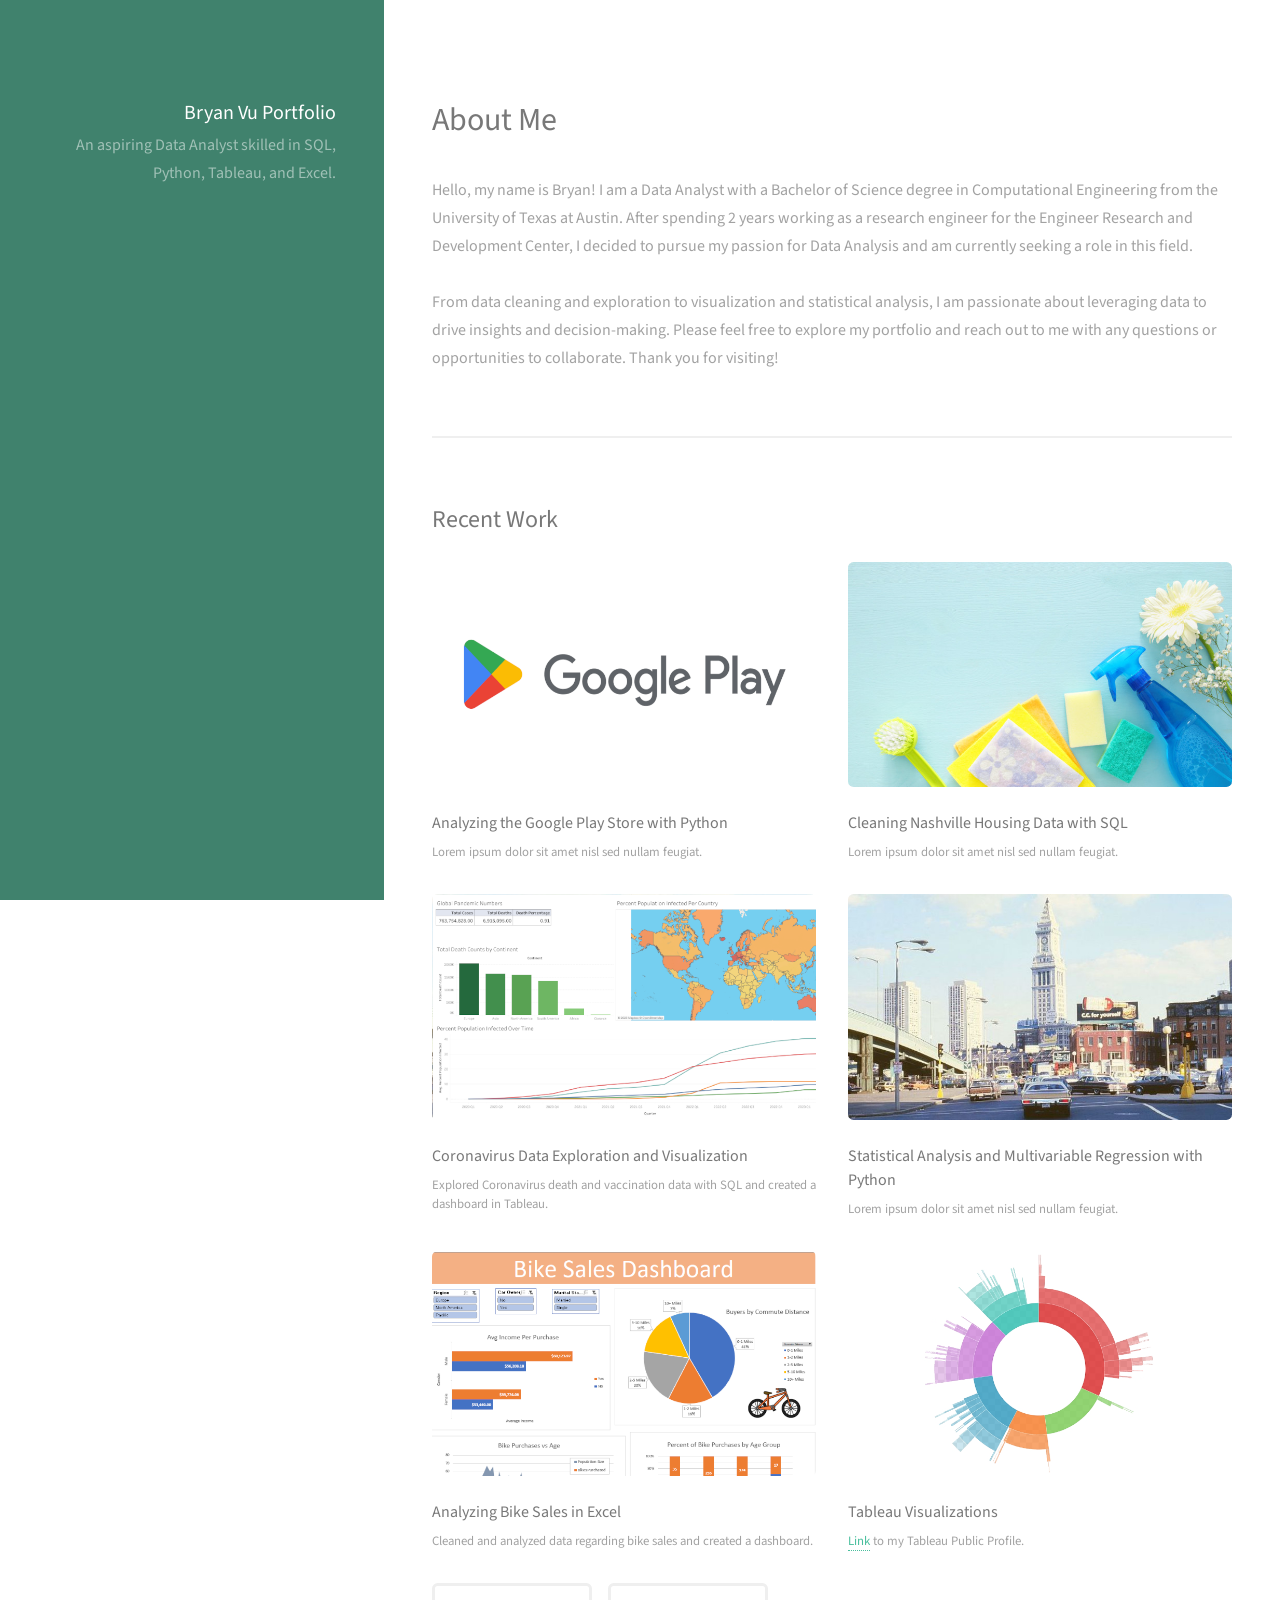
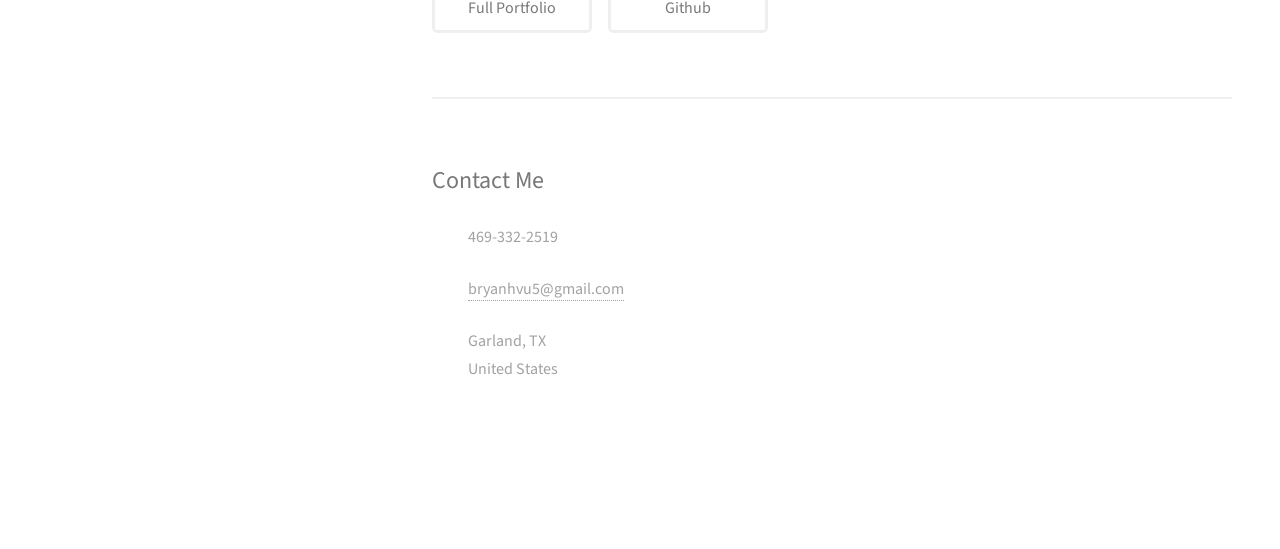
==== commit 123902b6: "added full portfolio page, projects, image and extra window popout functionality" ====
--- a/Portfolio Website/index.html
+++ b/Portfolio Website/index.html
@@ -16,8 +16,7 @@
 		<!-- Header -->
 			<header id="header">
 				<div class="inner">
-					<a href="#" class="image avatar"><img src="images/avatar.jpg" alt="" /></a>
-					<h1><strong>Bryan Vu Portfolio.</strong></h1>
+					<h1><strong>Bryan Vu Portfolio</strong></h1>
 					An aspiring Data Analyst skilled in SQL, Python, Tableau, and Excel.
 				</div>
 			</header>
@@ -30,10 +29,12 @@
 						<header class="major">
 							<h2>About Me</h2>
 						</header>
-						<p>Accumsan orci faucibus id eu lorem semper. Eu ac iaculis ac nunc nisi lorem vulputate lorem neque cubilia ac in adipiscing in curae lobortis tortor primis integer massa adipiscing id nisi accumsan pellentesque commodo blandit enim arcu non at amet id arcu magna. Accumsan orci faucibus id eu lorem semper nunc nisi lorem vulputate lorem neque cubilia.</p>
-						<ul class="actions">
-							<li><a href="#" class="button">Learn More</a></li>
-						</ul>
+						<p>Hello, my name is Bryan! I am a Data Analyst with a Bachelor of Science degree in Computational Engineering from the University of Texas at Austin. After spending 2 years working as a research engineer for the Engineer Research and Development Center, I decided to pursue my passion for Data Analysis and am currently seeking a role in this field.
+
+<br><br> From data cleaning and exploration to visualization and statistical analysis, I am passionate about leveraging data to drive insights and decision-making.
+
+Please feel free to explore my portfolio and reach out to me with any questions or opportunities to collaborate. Thank you for visiting!</p>
+
 					</section>
 
 				<!-- Two -->
@@ -41,73 +42,60 @@
 						<h2>Recent Work</h2>
 						<div class="row">
 							<article class="col-6 col-12-xsmall work-item">
-								<a href="images/fulls/01.jpg" class="image fit thumb"><img src="images/thumbs/01.jpg" alt="" /></a>
+								<a href="images/fulls/google_play.png" class="image fit thumb"><img src="images/thumbs/google_play.png" alt="" /></a>
+								<h3>Analyzing the Google Play Store with Python</h3>
+								<p>Lorem ipsum dolor sit amet nisl sed nullam feugiat.</p>
+							</article>
+							<article class="col-6 col-12-xsmall work-item">
+								<a href="images/fulls/cleaning.jpeg" class="image fit thumb"><img src="images/thumbs/cleaning.jpeg" alt="" /></a>
 								<h3>Cleaning Nashville Housing Data with SQL</h3>
 								<p>Lorem ipsum dolor sit amet nisl sed nullam feugiat.</p>
 							</article>
 							<article class="col-6 col-12-xsmall work-item">
-								<a href="images/fulls/02.jpg" class="image fit thumb"><img src="images/thumbs/02.jpg" alt="" /></a>
-								<h3>Covid Data </h3>
+								<a href="images/fulls/covid_dashboard.png" class="image fit thumb"><img src="images/thumbs/covid_dashboard.png" alt="" /></a>
+								<h3>Coronavirus Data Exploration and Visualization</h3>
+								<p>Explored Coronavirus death and vaccination data with SQL and created a dashboard in Tableau.</p>
+							</article>
+							<article class="col-6 col-12-xsmall work-item">
+								<a href="images/fulls/boston.jpg" class="image fit thumb"><img src="images/thumbs/boston.jpg" alt="" /></a>
+								<h3>Statistical Analysis and Multivariable Regression with Python</h3>
 								<p>Lorem ipsum dolor sit amet nisl sed nullam feugiat.</p>
 							</article>
 							<article class="col-6 col-12-xsmall work-item">
-								<a href="images/fulls/03.jpg" class="image fit thumb"><img src="images/thumbs/03.jpg" alt="" /></a>
-								<h3>Tortor metus commodo</h3>
-								<p>Lorem ipsum dolor sit amet nisl sed nullam feugiat.</p>
-							</article>
-							<article class="col-6 col-12-xsmall work-item">
-								<a href="images/fulls/04.jpg" class="image fit thumb"><img src="images/thumbs/04.jpg" alt="" /></a>
-								<h3>Quam neque phasellus</h3>
-								<p>Lorem ipsum dolor sit amet nisl sed nullam feugiat.</p>
-							</article>
-							<article class="col-6 col-12-xsmall work-item">
-								<a href="images/fulls/05.jpg" class="image fit thumb"><img src="images/thumbs/05.jpg" alt="" /></a>
-								<h3>Nunc enim commodo aliquet</h3>
-								<p>Lorem ipsum dolor sit amet nisl sed nullam feugiat.</p>
-							</article>
-							<article class="col-6 col-12-xsmall work-item">
-								<a href="images/fulls/06.jpg" class="image fit thumb"><img src="images/thumbs/06.jpg" alt="" /></a>
-								<h3>Risus ornare lacinia</h3>
-								<p>Lorem ipsum dolor sit amet nisl sed nullam feugiat.</p>
+								<a href="images/fulls/Bike_Sales_Dashboard_image.png" class="image fit thumb"><img src="images/thumbs/Bike_Sales_Dashboard_image.png" alt="" /></a>
+								<h3>Analyzing Bike Sales in Excel</h3>
+								<p>Cleaned and analyzed data regarding bike sales and created a dashboard.</p>
+							</article>
+							<article class="col-6 col-12-xsmall work-item">
+								<a href="images/fulls/tableau.png" class="image fit thumb"><img src="images/thumbs/tableau.png" alt="" /></a>
+								<h3>Tableau Visualizations</h3>
+								<p><a href ="https://public.tableau.com/app/profile/bryan.vu" target="_blank">Link</a> to my Tableau Public Profile.</p>
 							</article>
 						</div>
 						<ul class="actions">
-							<li><a href="#" class="button">Full Portfolio</a></li>
+							<li><a href="./full_portfolio.html" class="button">Full Portfolio</a></li>
+							<li><a href="https://github.com/bryanhvu/Data_Analysis_Portfolio" target="_blank" class="button">Github</a></li>
 						</ul>
 					</section>
 
 				<!-- Three -->
 					<section id="three">
-						<h2>Get In Touch</h2>
-						<p>Accumsan pellentesque commodo blandit enim arcu non at amet id arcu magna. Accumsan orci faucibus id eu lorem semper nunc nisi lorem vulputate lorem neque lorem ipsum dolor.</p>
-						<div class="row">
-							<div class="col-8 col-12-small">
-								<form method="post" action="#">
-									<div class="row gtr-uniform gtr-50">
-										<div class="col-6 col-12-xsmall"><input type="text" name="name" id="name" placeholder="Name" /></div>
-										<div class="col-6 col-12-xsmall"><input type="email" name="email" id="email" placeholder="Email" /></div>
-										<div class="col-12"><textarea name="message" id="message" placeholder="Message" rows="4"></textarea></div>
-									</div>
-								</form>
-								<ul class="actions">
-									<li><input type="submit" value="Send Message" /></li>
-								</ul>
-							</div>
+					<h2>Contact Me</h2>
 							<div class="col-4 col-12-small">
 								<ul class="labeled-icons">
-									<li>
-										<h3 class="icon solid fa-home"><span class="label">Address</span></h3>
-										1234 Somewhere Rd.<br />
-										Nashville, TN 00000<br />
-										United States
-									</li>
+
 									<li>
 										<h3 class="icon solid fa-mobile-alt"><span class="label">Phone</span></h3>
-										000-000-0000
+										469-332-2519
 									</li>
 									<li>
 										<h3 class="icon solid fa-envelope"><span class="label">Email</span></h3>
-										<a href="#">hello@untitled.tld</a>
+										<a href="#">bryanhvu5@gmail.com</a>
+									</li>
+																		<li>
+										<h3 class="icon solid fa-home"><span class="label">Address</span></h3>
+										Garland, TX<br />
+										United States
 									</li>
 								</ul>
 							</div>
@@ -438,13 +426,11 @@
 			<footer id="footer">
 				<div class="inner">
 					<ul class="icons">
-						<li><a href="#" class="icon brands fa-twitter"><span class="label">Twitter</span></a></li>
-						<li><a href="#" class="icon brands fa-github"><span class="label">Github</span></a></li>
-						<li><a href="#" class="icon brands fa-dribbble"><span class="label">Dribbble</span></a></li>
-						<li><a href="#" class="icon solid fa-envelope"><span class="label">Email</span></a></li>
-					</ul>
+						<li><a href="https://github.com/bryanhvu/Data_Analysis_Portfolio" class="icon brands fa-github" target="_blank"><span class="label">Github</span></a></li>
+						<li><a href="https://www.linkedin.com/in/bryan-vu-71b82113b/" class="icon brands fa-linkedin" target="_blank"><span class="label">LinkedIn</span></a></li>
+						<li><a href=mailto:"bryanhvu5@gmail.com" class="icon solid fa-envelope" target="_blank"><span class="label">Email</span></a></li>
 					<ul class="copyright">
-						<li>&copy; Untitled</li><li>Design: <a href="http://html5up.net">HTML5 UP</a></li>
+						<li>Design: <a href="http://html5up.net" target="_blank">HTML5 UP</a></li>
 					</ul>
 				</div>
 			</footer>
--- a/Portfolio Website/assets/css/main.css
+++ b/Portfolio Website/assets/css/main.css
@@ -2591,9 +2591,9 @@
 		-webkit-justify-content: space-between;
 		-ms-justify-content: space-between;
 		justify-content: space-between;
-		background-color: #1f1815;
+		background-color: #40826D;
 		background-attachment: scroll,								scroll;
-		background-image: url("images/overlay.png"), url("../../images/bg.jpg");
+		background-image: url("images/overlay.png");
 		background-position: top left,							top left;
 		background-repeat: repeat,								no-repeat;
 		background-size: auto,								150%;
@@ -2673,6 +2673,7 @@
 				border-left: 0;
 				margin-left: 0;
 				padding-left: 0;
+				padding-right: 1.1em;
 			}
 
 			#footer .copyright li a {
@@ -3077,8 +3078,8 @@
 
 			#footer {
 				background-attachment: scroll;
-				background-color: #1f1815;
-				background-image: url("images/overlay.png"), url("../../images/bg.jpg");
+				background-color: #5C4033;
+				background-image: url("images/overlay.png");
 				background-position: top left,						bottom center;
 				background-repeat: repeat,							no-repeat;
 				background-size: auto,							cover;
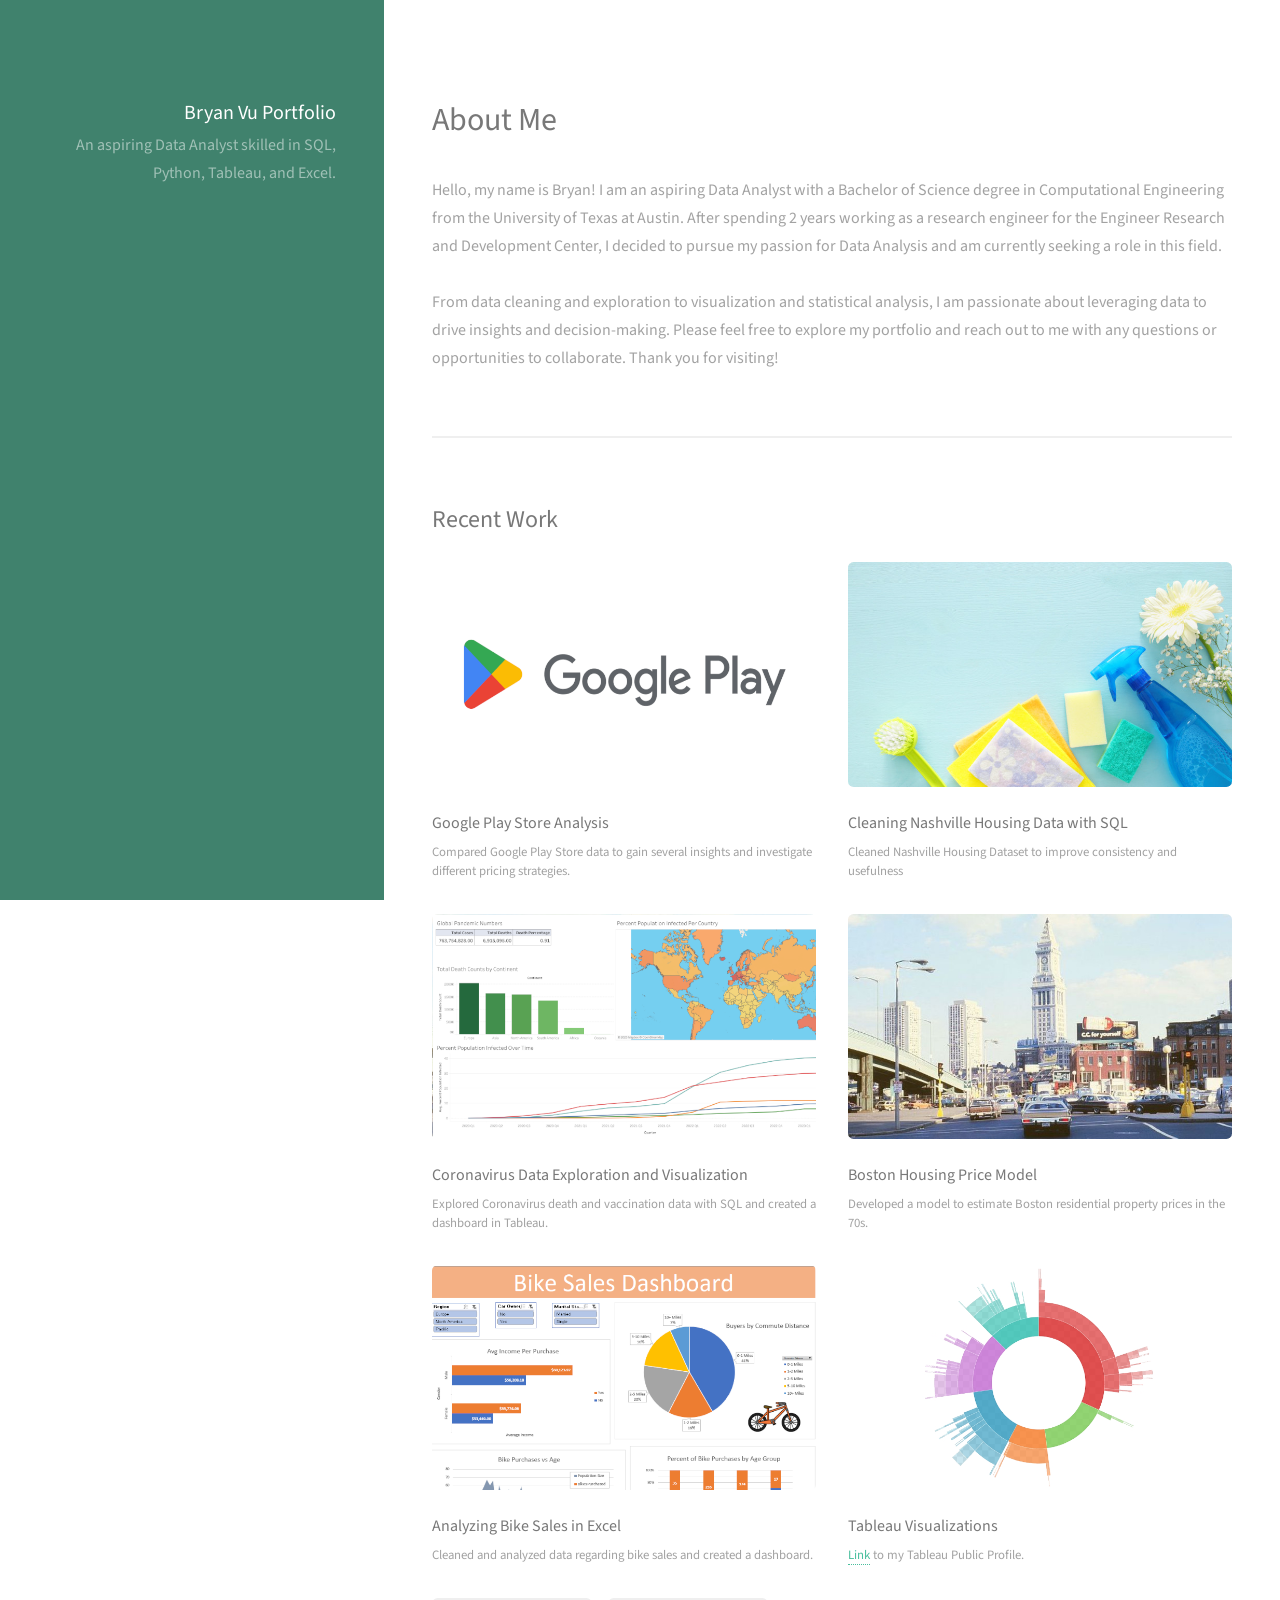
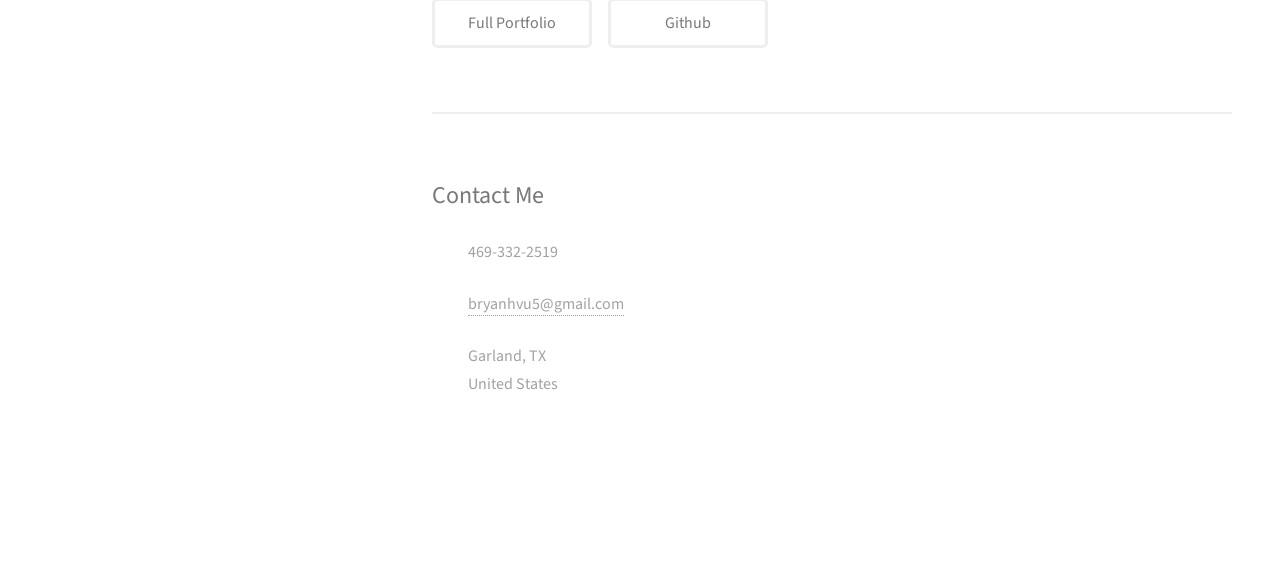
==== commit cd4e3438: "update project descriptions and ordering" ====
--- a/Portfolio Website/index.html
+++ b/Portfolio Website/index.html
@@ -29,7 +29,7 @@
 						<header class="major">
 							<h2>About Me</h2>
 						</header>
-						<p>Hello, my name is Bryan! I am a Data Analyst with a Bachelor of Science degree in Computational Engineering from the University of Texas at Austin. After spending 2 years working as a research engineer for the Engineer Research and Development Center, I decided to pursue my passion for Data Analysis and am currently seeking a role in this field.
+						<p>Hello, my name is Bryan! I am an aspiring Data Analyst with a Bachelor of Science degree in Computational Engineering from the University of Texas at Austin. After spending 2 years working as a research engineer for the Engineer Research and Development Center, I decided to pursue my passion for Data Analysis and am currently seeking a role in this field.
 
 <br><br> From data cleaning and exploration to visualization and statistical analysis, I am passionate about leveraging data to drive insights and decision-making.
 
@@ -43,13 +43,13 @@
 						<div class="row">
 							<article class="col-6 col-12-xsmall work-item">
 								<a href="images/fulls/google_play.png" class="image fit thumb"><img src="images/thumbs/google_play.png" alt="" /></a>
-								<h3>Analyzing the Google Play Store with Python</h3>
-								<p>Lorem ipsum dolor sit amet nisl sed nullam feugiat.</p>
+								<h3>Google Play Store Analysis</h3>
+								<p>Compared Google Play Store data to gain several insights and investigate different pricing strategies.</p>
 							</article>
 							<article class="col-6 col-12-xsmall work-item">
 								<a href="images/fulls/cleaning.jpeg" class="image fit thumb"><img src="images/thumbs/cleaning.jpeg" alt="" /></a>
 								<h3>Cleaning Nashville Housing Data with SQL</h3>
-								<p>Lorem ipsum dolor sit amet nisl sed nullam feugiat.</p>
+								<p>Cleaned Nashville Housing Dataset to improve consistency and usefulness</p>
 							</article>
 							<article class="col-6 col-12-xsmall work-item">
 								<a href="images/fulls/covid_dashboard.png" class="image fit thumb"><img src="images/thumbs/covid_dashboard.png" alt="" /></a>
@@ -58,8 +58,8 @@
 							</article>
 							<article class="col-6 col-12-xsmall work-item">
 								<a href="images/fulls/boston.jpg" class="image fit thumb"><img src="images/thumbs/boston.jpg" alt="" /></a>
-								<h3>Statistical Analysis and Multivariable Regression with Python</h3>
-								<p>Lorem ipsum dolor sit amet nisl sed nullam feugiat.</p>
+								<h3>Boston Housing Price Model</h3>
+								<p>Developed a model to estimate Boston residential property prices in the 70s.</p>
 							</article>
 							<article class="col-6 col-12-xsmall work-item">
 								<a href="images/fulls/Bike_Sales_Dashboard_image.png" class="image fit thumb"><img src="images/thumbs/Bike_Sales_Dashboard_image.png" alt="" /></a>
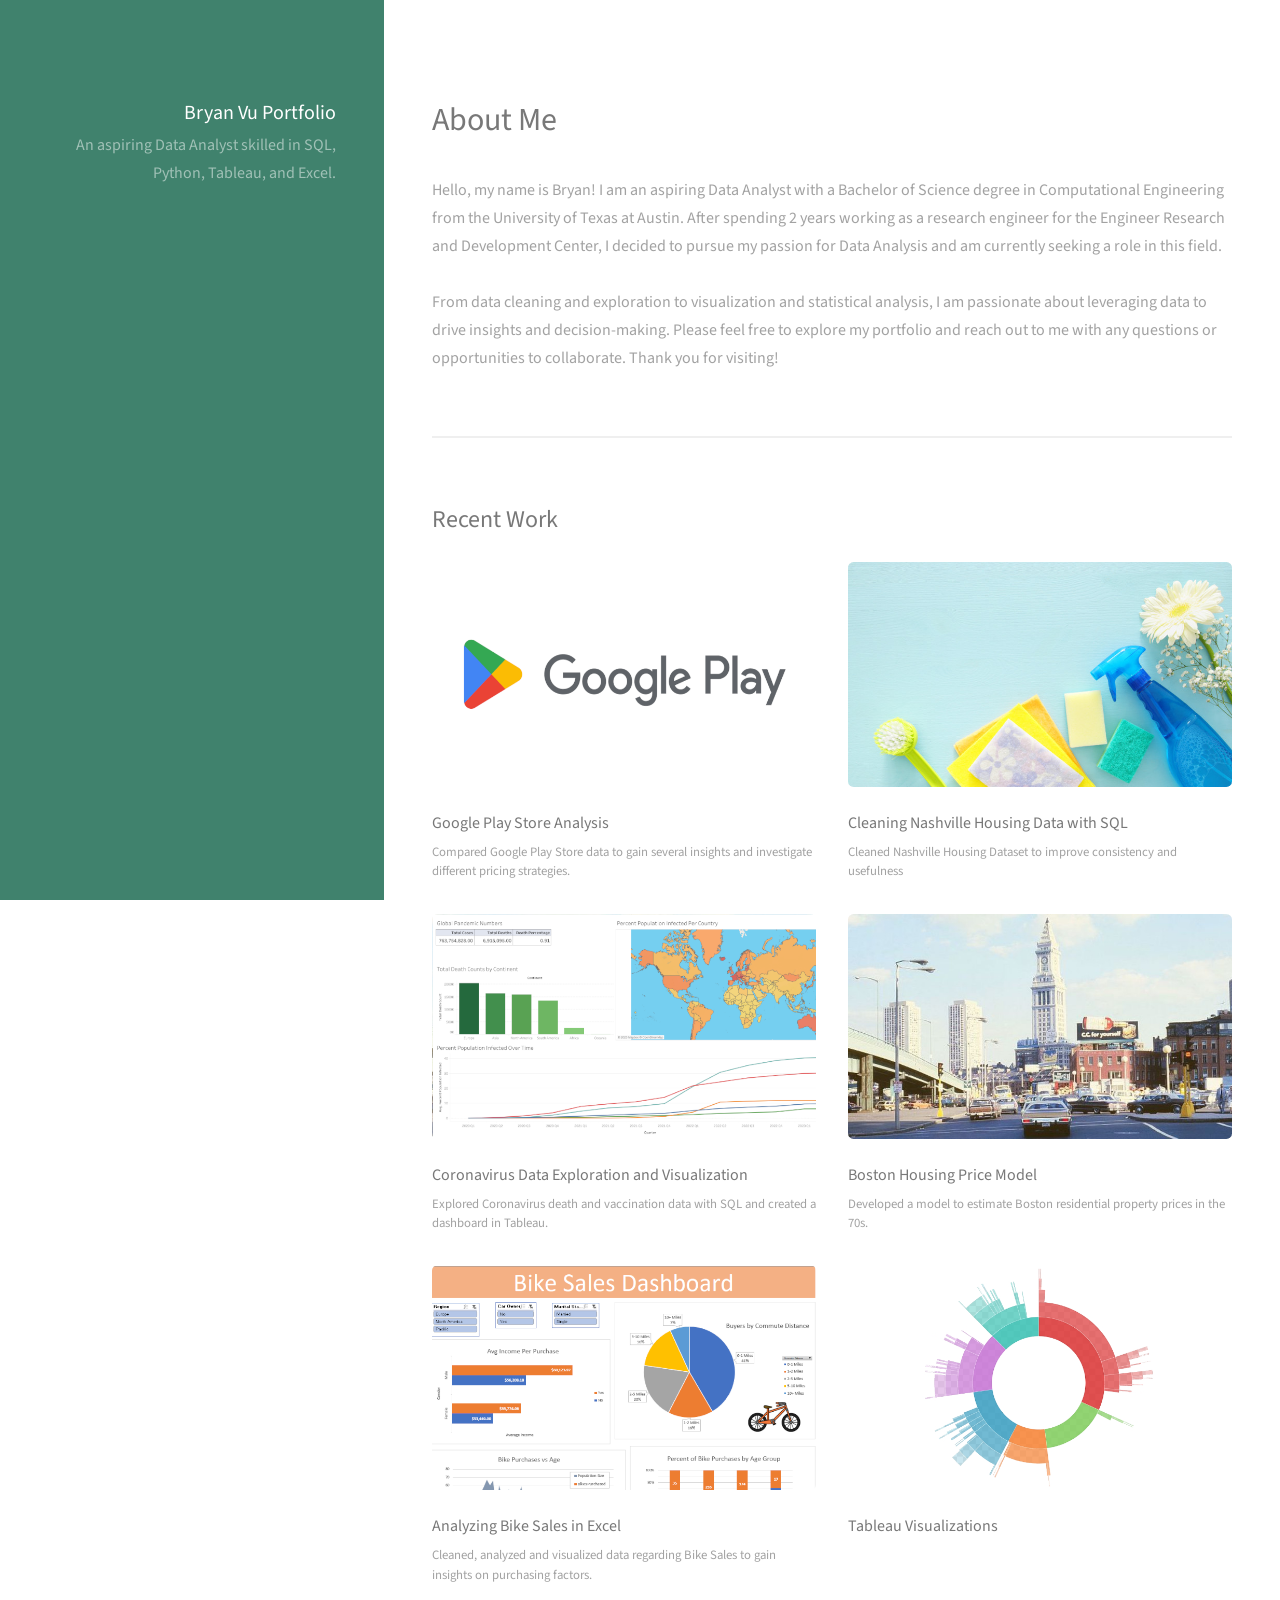
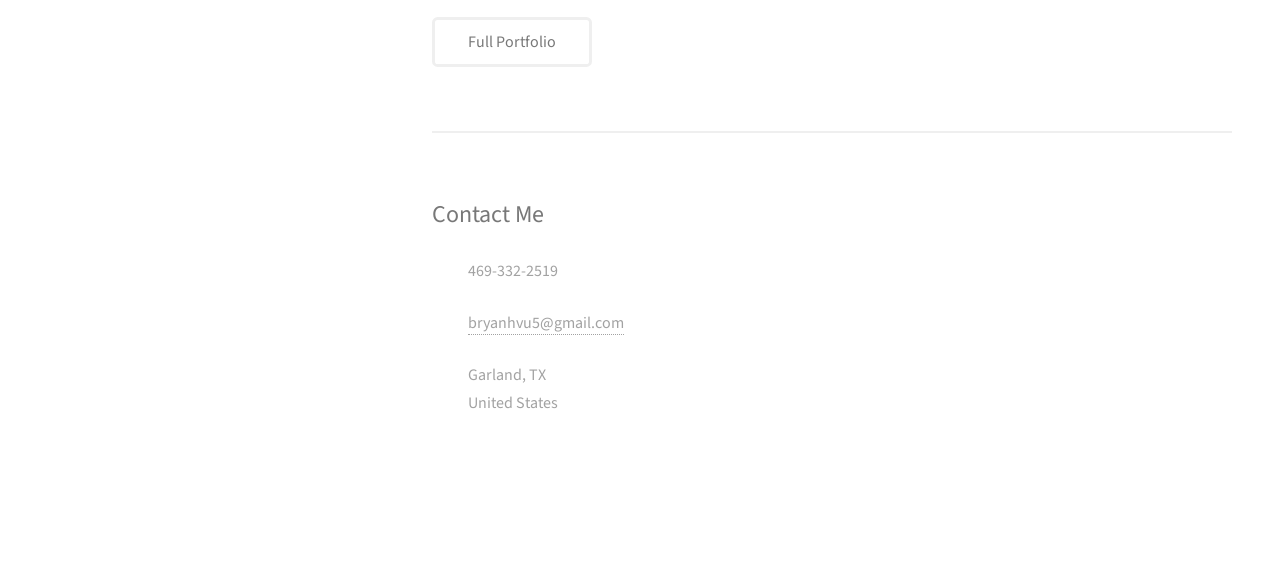
==== commit b8de52b6: "add github links to website and remove popup functionality" ====
--- a/Portfolio Website/index.html
+++ b/Portfolio Website/index.html
@@ -37,44 +37,54 @@
 
 					</section>
 
-				<!-- Two -->
-					<section id="two">
+				<!-- Change id back to two if I decide to go back to popout windows and summaries -->
+					<section id="five">
 						<h2>Recent Work</h2>
 						<div class="row">
 							<article class="col-6 col-12-xsmall work-item">
+								<!--
 								<a href="images/fulls/google_play.png" class="image fit thumb"><img src="images/thumbs/google_play.png" alt="" /></a>
+								-->
+								<a href="https://github.com/bryanhvu/Data_Analysis_Portfolio/tree/main/Python%20Projects/Google%20Play%20Store%20Analysis" target="_blank" class="image fit thumb"><img src="images/thumbs/google_play.png" alt="" /></a>
 								<h3>Google Play Store Analysis</h3>
 								<p>Compared Google Play Store data to gain several insights and investigate different pricing strategies.</p>
 							</article>
 							<article class="col-6 col-12-xsmall work-item">
+								<!--
 								<a href="images/fulls/cleaning.jpeg" class="image fit thumb"><img src="images/thumbs/cleaning.jpeg" alt="" /></a>
+								-->
+								<a href="https://github.com/bryanhvu/Data_Analysis_Portfolio/tree/main/SQL%20Projects/Nashville%20Housing%20Project" target="_blank" class="image fit thumb"><img src="images/thumbs/cleaning.jpeg" alt=""/></a>
 								<h3>Cleaning Nashville Housing Data with SQL</h3>
 								<p>Cleaned Nashville Housing Dataset to improve consistency and usefulness</p>
 							</article>
 							<article class="col-6 col-12-xsmall work-item">
-								<a href="images/fulls/covid_dashboard.png" class="image fit thumb"><img src="images/thumbs/covid_dashboard.png" alt="" /></a>
+<!--								<a href="images/fulls/covid_dashboard.png" class="image fit thumb"><img src="images/thumbs/covid_dashboard.png" alt="" /></a>-->
+								<a href="https://github.com/bryanhvu/Data_Analysis_Portfolio/tree/main/SQL%20Projects/Coronavirus%20Data%202023" target="_blank" class="image fit thumb"><img src="images/thumbs/covid_dashboard.png" alt="" /></a>
 								<h3>Coronavirus Data Exploration and Visualization</h3>
 								<p>Explored Coronavirus death and vaccination data with SQL and created a dashboard in Tableau.</p>
 							</article>
 							<article class="col-6 col-12-xsmall work-item">
-								<a href="images/fulls/boston.jpg" class="image fit thumb"><img src="images/thumbs/boston.jpg" alt="" /></a>
+<!--								<a href="images/fulls/boston.jpg" class="image fit thumb"><img src="images/thumbs/boston.jpg" alt="" /></a>-->
+								<a href="https://github.com/bryanhvu/Data_Analysis_Portfolio/tree/main/Python%20Projects/Boston%20Housing%20Price%20Model" target="_blank" class="image fit thumb"><img src="images/thumbs/boston.jpg" alt="" /></a>
 								<h3>Boston Housing Price Model</h3>
 								<p>Developed a model to estimate Boston residential property prices in the 70s.</p>
 							</article>
 							<article class="col-6 col-12-xsmall work-item">
-								<a href="images/fulls/Bike_Sales_Dashboard_image.png" class="image fit thumb"><img src="images/thumbs/Bike_Sales_Dashboard_image.png" alt="" /></a>
+<!--								<a href="images/fulls/Bike_Sales_Dashboard_image.png" class="image fit thumb"><img src="images/thumbs/Bike_Sales_Dashboard_image.png" alt="" /></a>-->
+								<a href="https://github.com/bryanhvu/Data_Analysis_Portfolio/tree/main/Excel%20Projects/Bike%20Sales" target="_blank" class="image fit thumb"><img src="images/thumbs/Bike_Sales_Dashboard_image.png" alt="" /></a>
 								<h3>Analyzing Bike Sales in Excel</h3>
-								<p>Cleaned and analyzed data regarding bike sales and created a dashboard.</p>
-							</article>
-							<article class="col-6 col-12-xsmall work-item">
-								<a href="images/fulls/tableau.png" class="image fit thumb"><img src="images/thumbs/tableau.png" alt="" /></a>
+								<p>Cleaned, analyzed and visualized data regarding Bike Sales to gain insights on purchasing factors.</p>
+							</article>
+							<article class="col-6 col-12-xsmall work-item">
+<!--								<a href="images/fulls/tableau.png" class="image fit thumb"><img src="images/thumbs/tableau.png" alt="" /></a>-->
+								<a href="https://public.tableau.com/app/profile/bryan.vu" target="_blank" class="image fit thumb"><img src="images/thumbs/tableau.png" alt="" /></a>
 								<h3>Tableau Visualizations</h3>
-								<p><a href ="https://public.tableau.com/app/profile/bryan.vu" target="_blank">Link</a> to my Tableau Public Profile.</p>
+<!--								<p><a href ="https://public.tableau.com/app/profile/bryan.vu" target="_blank">Link</a> to my Tableau Public Profile.</p>-->
 							</article>
 						</div>
 						<ul class="actions">
 							<li><a href="./full_portfolio.html" class="button">Full Portfolio</a></li>
-							<li><a href="https://github.com/bryanhvu/Data_Analysis_Portfolio" target="_blank" class="button">Github</a></li>
+<!--							<li><a href="https://github.com/bryanhvu/Data_Analysis_Portfolio" target="_blank" class="button">Github</a></li>-->
 						</ul>
 					</section>
 
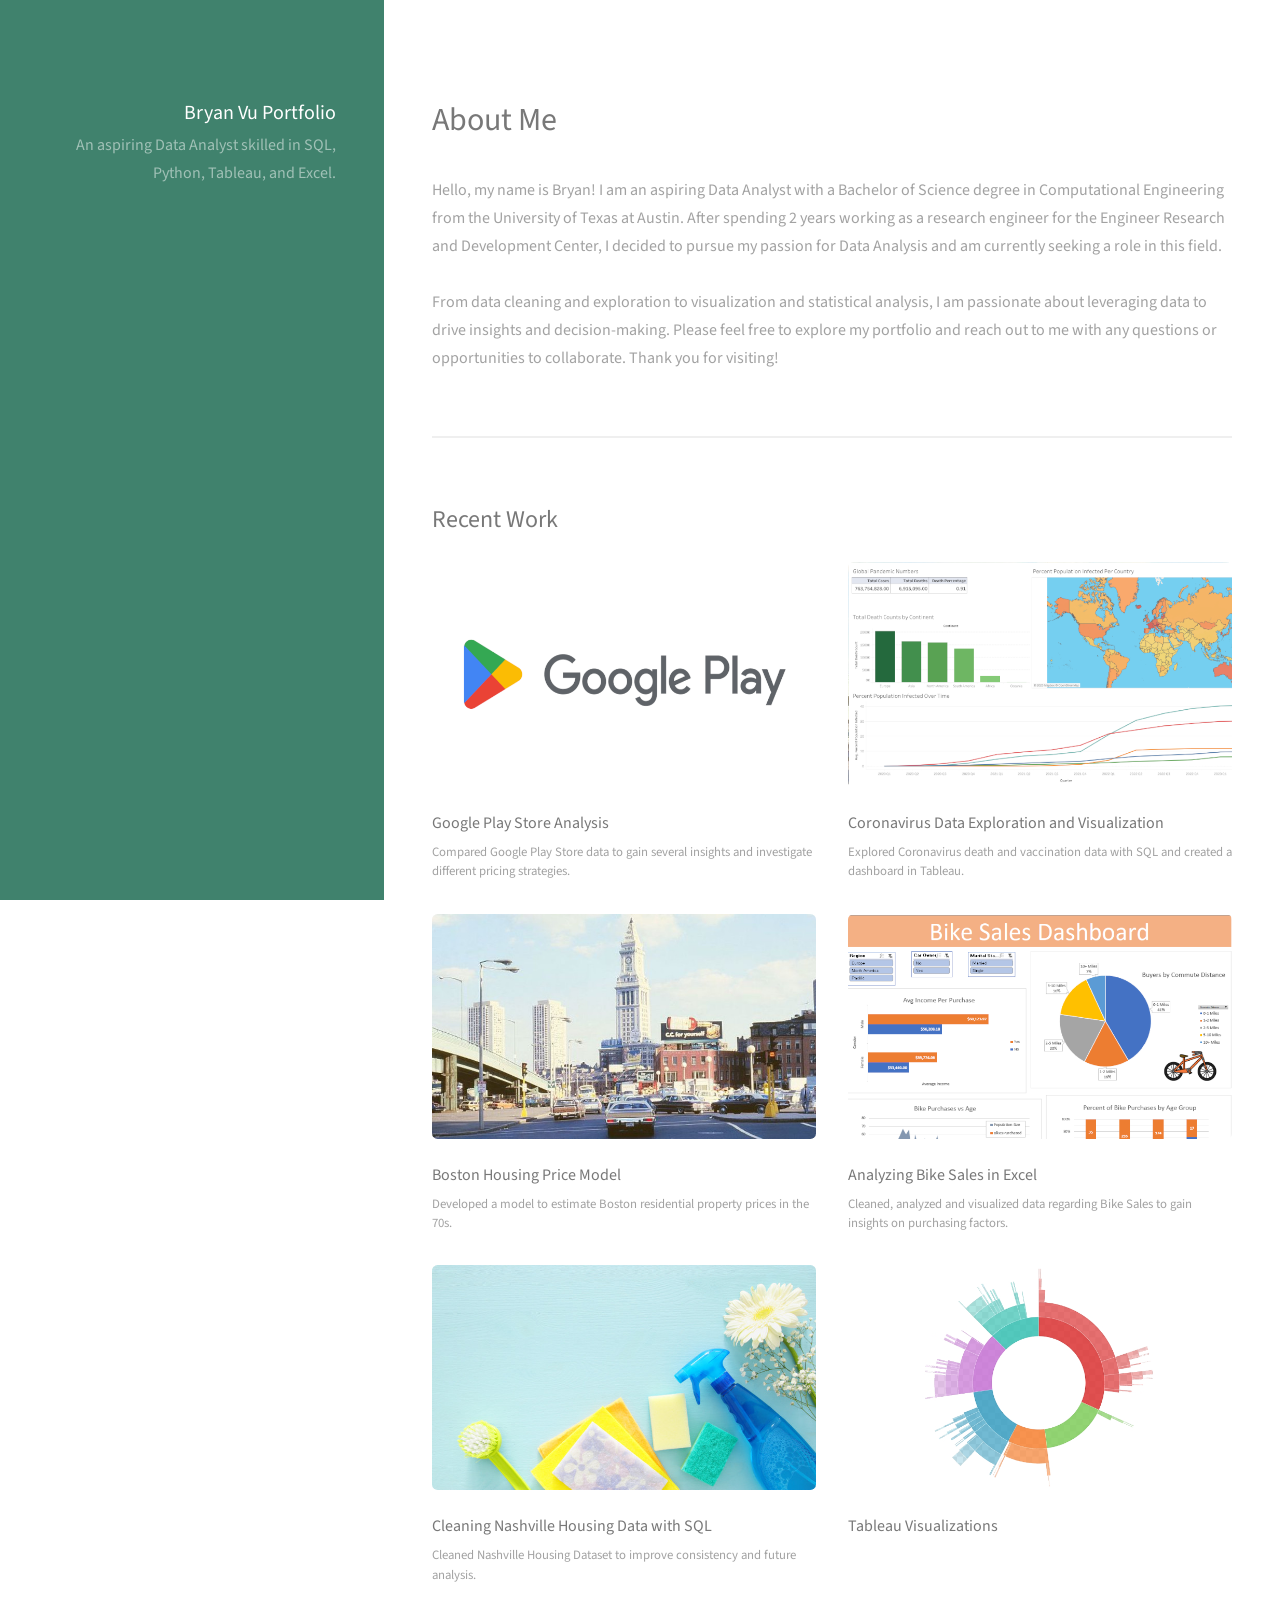
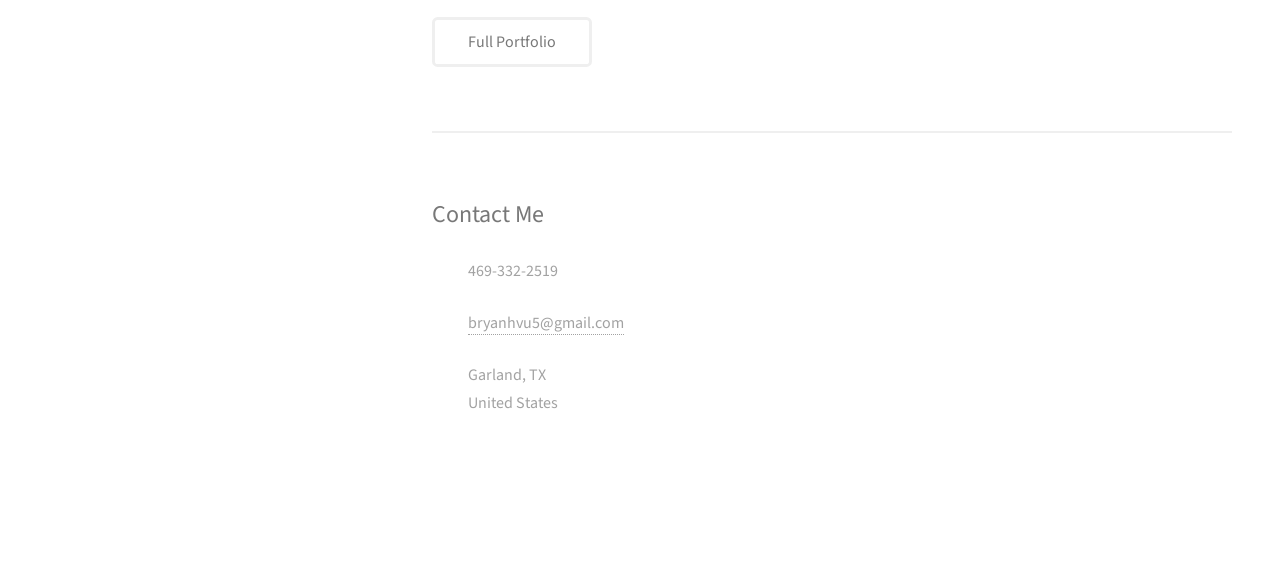
==== commit 530cd29f: "change ordering of recent projects" ====
--- a/Portfolio Website/index.html
+++ b/Portfolio Website/index.html
@@ -50,30 +50,30 @@
 								<p>Compared Google Play Store data to gain several insights and investigate different pricing strategies.</p>
 							</article>
 							<article class="col-6 col-12-xsmall work-item">
+<!--								<a href="images/fulls/covid_dashboard.png" class="image fit thumb"><img src="images/thumbs/covid_dashboard.png" alt="" /></a>-->
+								<a href="https://github.com/bryanhvu/Data_Analysis_Portfolio/tree/main/SQL%20Projects/Coronavirus%20Data%202023" target="_blank" class="image fit thumb"><img src="images/thumbs/covid_dashboard.png" alt="" /></a>
+								<h3>Coronavirus Data Exploration and Visualization</h3>
+								<p>Explored Coronavirus death and vaccination data with SQL and created a dashboard in Tableau.</p>
+							</article>
+							<article class="col-6 col-12-xsmall work-item">
+<!--								<a href="images/fulls/boston.jpg" class="image fit thumb"><img src="images/thumbs/boston.jpg" alt="" /></a>-->
+								<a href="https://github.com/bryanhvu/Data_Analysis_Portfolio/tree/main/Python%20Projects/Boston%20Housing%20Price%20Model" target="_blank" class="image fit thumb"><img src="images/thumbs/boston.jpg" alt="" /></a>
+								<h3>Boston Housing Price Model</h3>
+								<p>Developed a model to estimate Boston residential property prices in the 70s.</p>
+							</article>
+							<article class="col-6 col-12-xsmall work-item">
+<!--								<a href="images/fulls/Bike_Sales_Dashboard_image.png" class="image fit thumb"><img src="images/thumbs/Bike_Sales_Dashboard_image.png" alt="" /></a>-->
+								<a href="https://github.com/bryanhvu/Data_Analysis_Portfolio/tree/main/Excel%20Projects/Bike%20Sales" target="_blank" class="image fit thumb"><img src="images/thumbs/Bike_Sales_Dashboard_image.png" alt="" /></a>
+								<h3>Analyzing Bike Sales in Excel</h3>
+								<p>Cleaned, analyzed and visualized data regarding Bike Sales to gain insights on purchasing factors.</p>
+							</article>
+							<article class="col-6 col-12-xsmall work-item">
 								<!--
 								<a href="images/fulls/cleaning.jpeg" class="image fit thumb"><img src="images/thumbs/cleaning.jpeg" alt="" /></a>
 								-->
 								<a href="https://github.com/bryanhvu/Data_Analysis_Portfolio/tree/main/SQL%20Projects/Nashville%20Housing%20Project" target="_blank" class="image fit thumb"><img src="images/thumbs/cleaning.jpeg" alt=""/></a>
 								<h3>Cleaning Nashville Housing Data with SQL</h3>
-								<p>Cleaned Nashville Housing Dataset to improve consistency and usefulness</p>
-							</article>
-							<article class="col-6 col-12-xsmall work-item">
-<!--								<a href="images/fulls/covid_dashboard.png" class="image fit thumb"><img src="images/thumbs/covid_dashboard.png" alt="" /></a>-->
-								<a href="https://github.com/bryanhvu/Data_Analysis_Portfolio/tree/main/SQL%20Projects/Coronavirus%20Data%202023" target="_blank" class="image fit thumb"><img src="images/thumbs/covid_dashboard.png" alt="" /></a>
-								<h3>Coronavirus Data Exploration and Visualization</h3>
-								<p>Explored Coronavirus death and vaccination data with SQL and created a dashboard in Tableau.</p>
-							</article>
-							<article class="col-6 col-12-xsmall work-item">
-<!--								<a href="images/fulls/boston.jpg" class="image fit thumb"><img src="images/thumbs/boston.jpg" alt="" /></a>-->
-								<a href="https://github.com/bryanhvu/Data_Analysis_Portfolio/tree/main/Python%20Projects/Boston%20Housing%20Price%20Model" target="_blank" class="image fit thumb"><img src="images/thumbs/boston.jpg" alt="" /></a>
-								<h3>Boston Housing Price Model</h3>
-								<p>Developed a model to estimate Boston residential property prices in the 70s.</p>
-							</article>
-							<article class="col-6 col-12-xsmall work-item">
-<!--								<a href="images/fulls/Bike_Sales_Dashboard_image.png" class="image fit thumb"><img src="images/thumbs/Bike_Sales_Dashboard_image.png" alt="" /></a>-->
-								<a href="https://github.com/bryanhvu/Data_Analysis_Portfolio/tree/main/Excel%20Projects/Bike%20Sales" target="_blank" class="image fit thumb"><img src="images/thumbs/Bike_Sales_Dashboard_image.png" alt="" /></a>
-								<h3>Analyzing Bike Sales in Excel</h3>
-								<p>Cleaned, analyzed and visualized data regarding Bike Sales to gain insights on purchasing factors.</p>
+								<p>Cleaned Nashville Housing Dataset to improve consistency and future analysis.</p>
 							</article>
 							<article class="col-6 col-12-xsmall work-item">
 <!--								<a href="images/fulls/tableau.png" class="image fit thumb"><img src="images/thumbs/tableau.png" alt="" /></a>-->
